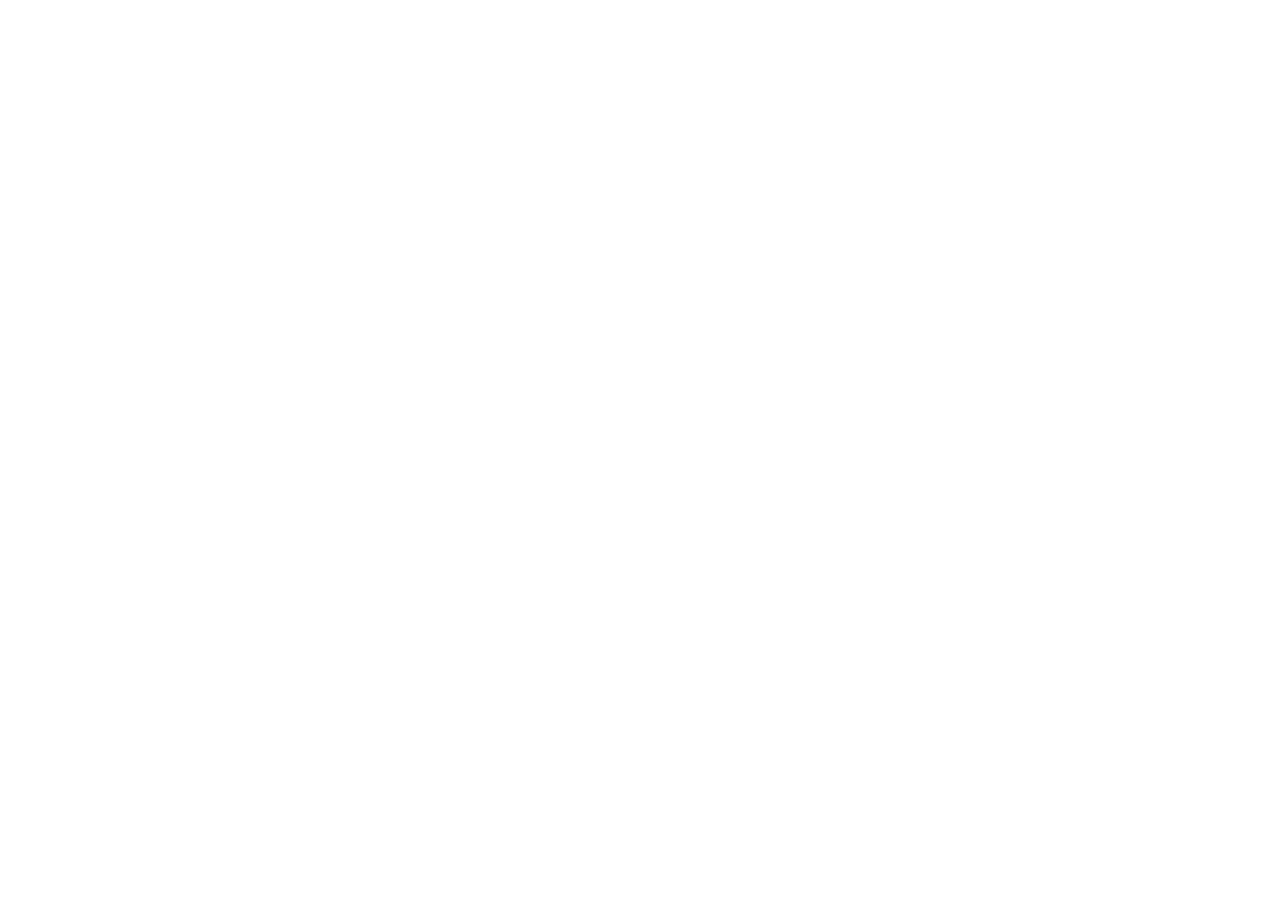
==== index.html @ 7286d020 "init project" ====
<!DOCTYPE html>
<html lang="en">
<head>
    <meta charset="UTF-8">
    <meta http-equiv="X-UA-Compatible" content="IE=edge">
    <meta name="viewport" content="width=device-width, initial-scale=1.0">
    <title>Document</title>
</head>
<body>
    
</body>
</html>
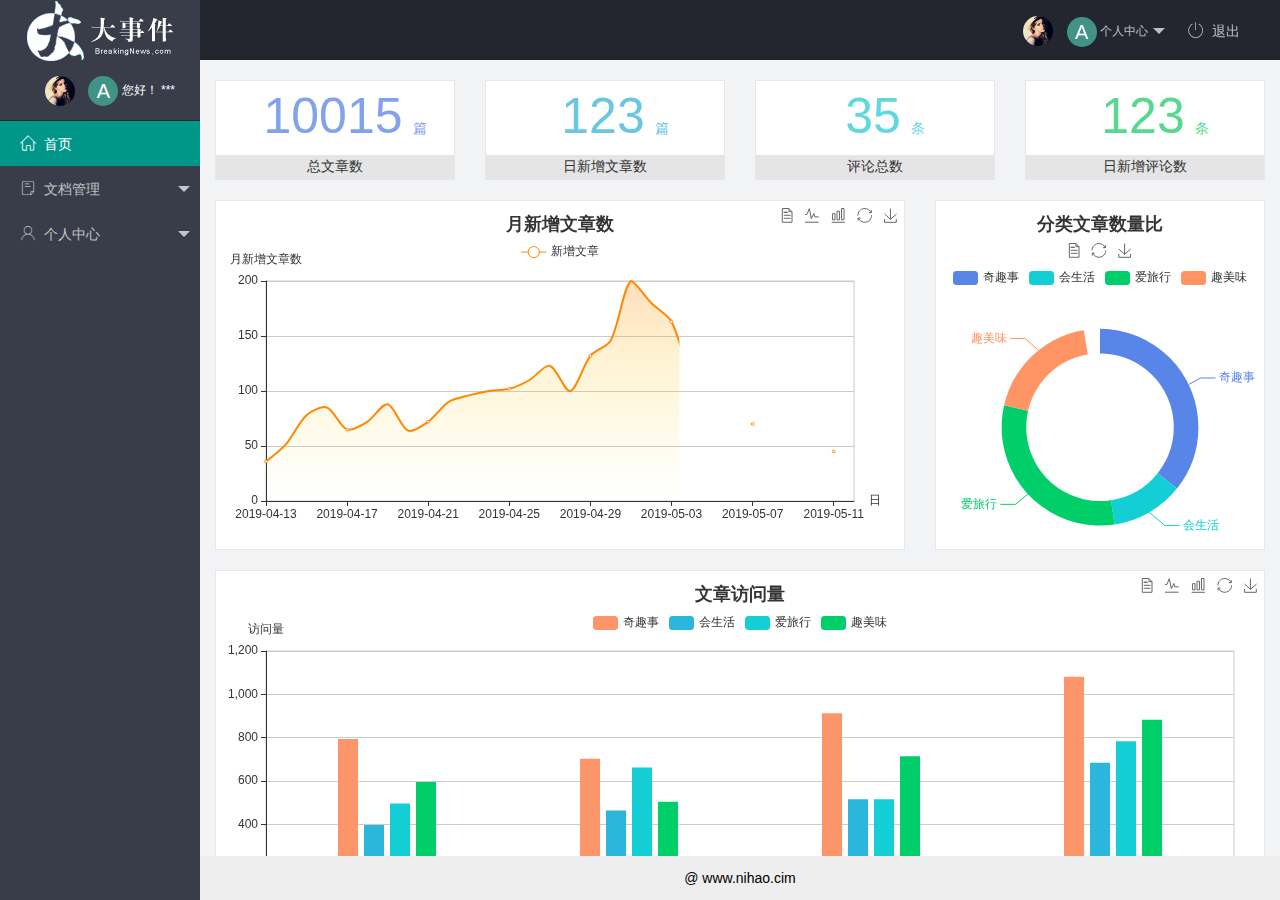
==== commit 94eba56e: "完成了主页功能的开发" ====
--- a/index.html
+++ b/index.html
@@ -5,8 +5,91 @@
     <meta http-equiv="X-UA-Compatible" content="IE=edge">
     <meta name="viewport" content="width=device-width, initial-scale=1.0">
     <title>Document</title>
+    <link rel="stylesheet" href="./assets/lib/layui/css/layui.css">
+    <link rel="stylesheet" href="./assets/css/index.css">
+    <link rel="stylesheet" href="./assets/fonts/iconfont.css">
 </head>
 <body>
-    
-</body>
+    <div class="layui-layout layui-layout-admin">
+      <div class="layui-header">
+        <div class="layui-logo layui-hide-xs layui-bg-black">
+            <img src="./assets/images/logo.png" alt="">
+        </div>
+        <!-- 头部区域（可配合layui 已有的水平导航） -->
+        <ul class="layui-nav layui-layout-left">
+          <!-- 移动端显示 -->
+          <li class="layui-nav-item layui-show-xs-inline-block layui-hide-sm" lay-header-event="menuLeft">
+            <i class="layui-icon layui-icon-spread-left"></i>
+          </li>
+        </ul>
+        <ul class="layui-nav layui-layout-right">
+          <li class="layui-nav-item layui-hide layui-show-md-inline-block">
+            <a href="javascript:;" class="userinfo">
+              <img src="./assets/images/sample.jpg" class="layui-nav-img">
+              <span class="text-avatar">A</span>
+              个人中心
+            </a>
+            <dl class="layui-nav-child">
+              <dd><a href="">基本资料</a></dd>
+              <dd><a href="">更换头像</a></dd>
+              <dd><a href="">重置密码</a></dd>
+            </dl>
+          </li>
+          <li class="layui-nav-item" lay-header-event="menuRight" lay-unselect>
+            <a href="javascript:;" id="btnExit">
+                <span class="iconfont icon-tuichu"></span>退出
+              <!-- <i class="layui-icon layui-icon-more-vertical"></i> -->
+            </a>
+          </li>
+        </ul>
+      </div>
+      
+      <div class="layui-side layui-bg-black">
+        <div class="layui-side-scroll">
+          <!-- 左侧导航区域（可配合layui已有的垂直导航） -->
+          <!-- 头像 -->
+          <div class="userinfo">
+            <img src="./assets/images/sample.jpg" class="layui-nav-img">
+            <span class="text-avatar">A</span>
+            <span id="welcome">您好！ ***</span>
+          </div>
+          <ul class="layui-nav layui-nav-tree" lay-filter="test" lay-shrink="all">
+            <li class="layui-nav-item layui-nav-itemed layui-this">
+              <a class="" href="./home/dashboard.html" target="fm"><span class="iconfont icon-home"></span>首页</a>
+            </li>
+            <li class="layui-nav-item">
+              <a href="javascript:;"><span class="iconfont icon-16"></span>文档管理</a>
+              <dl class="layui-nav-child">
+                <dd><a href="javascript:;"><i class="layui-icon layui-icon-app"></i>文章类别</a></dd>
+                <dd><a href="javascript:;"><i class="layui-icon layui-icon-app"></i>文章列表</a></dd>
+                <dd><a href="javascript:;"><i class="layui-icon layui-icon-app"></i>发表文章</a></dd>
+              </dl>
+            </li>
+            <li class="layui-nav-item">
+                <a href="javascript:;"><span class="iconfont icon-user"></span>个人中心</a>
+                <dl class="layui-nav-child">
+                  <dd><a href="javascript:;"><i class="layui-icon layui-icon-app"></i>基本资料</a></dd>
+                  <dd><a href="javascript:;"><i class="layui-icon layui-icon-app"></i>更换头像</a></dd>
+                  <dd><a href="javascript:;"><i class="layui-icon layui-icon-app"></i>重置密码</a></dd>
+                </dl>
+              </li>
+          </ul>
+        </div>
+      </div>
+      
+      <div class="layui-body">
+        <!-- 内容主体区域 -->
+            <iframe src="./home/dashboard.html" name="fm" frameborder="0"></iframe>
+      </div>
+      
+      <div class="layui-footer">
+        <!-- 底部固定区域 -->
+        @ www.nihao.cim
+      </div>
+    </div>
+    <script src="./assets/lib/layui/layui.all.js"></script>
+    <script src="./assets/lib/jquery.js"></script>
+    <script src="./assets/js/baseAPI.js"></script>
+    <script src="./assets/js/index.js"></script>
+    </body>
 </html>--- a/assets/lib/layui/css/layui.css
+++ b/assets/lib/layui/css/layui.css
@@ -0,0 +1,2 @@
+/** layui-v2.5.5 MIT License By https://www.layui.com */
+ .layui-inline,img{display:inline-block;vertical-align:middle}h1,h2,h3,h4,h5,h6{font-weight:400}.layui-edge,.layui-header,.layui-inline,.layui-main{position:relative}.layui-body,.layui-edge,.layui-elip{overflow:hidden}.layui-btn,.layui-edge,.layui-inline,img{vertical-align:middle}.layui-btn,.layui-disabled,.layui-icon,.layui-unselect{-moz-user-select:none;-webkit-user-select:none;-ms-user-select:none}.layui-elip,.layui-form-checkbox span,.layui-form-pane .layui-form-label{text-overflow:ellipsis;white-space:nowrap}.layui-breadcrumb,.layui-tree-btnGroup{visibility:hidden}blockquote,body,button,dd,div,dl,dt,form,h1,h2,h3,h4,h5,h6,input,li,ol,p,pre,td,textarea,th,ul{margin:0;padding:0;-webkit-tap-highlight-color:rgba(0,0,0,0)}a:active,a:hover{outline:0}img{border:none}li{list-style:none}table{border-collapse:collapse;border-spacing:0}h4,h5,h6{font-size:100%}button,input,optgroup,option,select,textarea{font-family:inherit;font-size:inherit;font-style:inherit;font-weight:inherit;outline:0}pre{white-space:pre-wrap;white-space:-moz-pre-wrap;white-space:-pre-wrap;white-space:-o-pre-wrap;word-wrap:break-word}body{line-height:24px;font:14px Helvetica Neue,Helvetica,PingFang SC,Tahoma,Arial,sans-serif}hr{height:1px;margin:10px 0;border:0;clear:both}a{color:#333;text-decoration:none}a:hover{color:#777}a cite{font-style:normal;*cursor:pointer}.layui-border-box,.layui-border-box *{box-sizing:border-box}.layui-box,.layui-box *{box-sizing:content-box}.layui-clear{clear:both;*zoom:1}.layui-clear:after{content:'\20';clear:both;*zoom:1;display:block;height:0}.layui-inline{*display:inline;*zoom:1}.layui-edge{display:inline-block;width:0;height:0;border-width:6px;border-style:dashed;border-color:transparent}.layui-edge-top{top:-4px;border-bottom-color:#999;border-bottom-style:solid}.layui-edge-right{border-left-color:#999;border-left-style:solid}.layui-edge-bottom{top:2px;border-top-color:#999;border-top-style:solid}.layui-edge-left{border-right-color:#999;border-right-style:solid}.layui-disabled,.layui-disabled:hover{color:#d2d2d2!important;cursor:not-allowed!important}.layui-circle{border-radius:100%}.layui-show{display:block!important}.layui-hide{display:none!important}@font-face{font-family:layui-icon;src:url(../font/iconfont.eot?v=250);src:url(../font/iconfont.eot?v=250#iefix) format('embedded-opentype'),url(../font/iconfont.woff2?v=250) format('woff2'),url(../font/iconfont.woff?v=250) format('woff'),url(../font/iconfont.ttf?v=250) format('truetype'),url(../font/iconfont.svg?v=250#layui-icon) format('svg')}.layui-icon{font-family:layui-icon!important;font-size:16px;font-style:normal;-webkit-font-smoothing:antialiased;-moz-osx-font-smoothing:grayscale}.layui-icon-reply-fill:before{content:"\e611"}.layui-icon-set-fill:before{content:"\e614"}.layui-icon-menu-fill:before{content:"\e60f"}.layui-icon-search:before{content:"\e615"}.layui-icon-share:before{content:"\e641"}.layui-icon-set-sm:before{content:"\e620"}.layui-icon-engine:before{content:"\e628"}.layui-icon-close:before{content:"\1006"}.layui-icon-close-fill:before{content:"\1007"}.layui-icon-chart-screen:before{content:"\e629"}.layui-icon-star:before{content:"\e600"}.layui-icon-circle-dot:before{content:"\e617"}.layui-icon-chat:before{content:"\e606"}.layui-icon-release:before{content:"\e609"}.layui-icon-list:before{content:"\e60a"}.layui-icon-chart:before{content:"\e62c"}.layui-icon-ok-circle:before{content:"\1005"}.layui-icon-layim-theme:before{content:"\e61b"}.layui-icon-table:before{content:"\e62d"}.layui-icon-right:before{content:"\e602"}.layui-icon-left:before{content:"\e603"}.layui-icon-cart-simple:before{content:"\e698"}.layui-icon-face-cry:before{content:"\e69c"}.layui-icon-face-smile:before{content:"\e6af"}.layui-icon-survey:before{content:"\e6b2"}.layui-icon-tree:before{content:"\e62e"}.layui-icon-upload-circle:before{content:"\e62f"}.layui-icon-add-circle:before{content:"\e61f"}.layui-icon-download-circle:before{content:"\e601"}.layui-icon-templeate-1:before{content:"\e630"}.layui-icon-util:before{content:"\e631"}.layui-icon-face-surprised:before{content:"\e664"}.layui-icon-edit:before{content:"\e642"}.layui-icon-speaker:before{content:"\e645"}.layui-icon-down:before{content:"\e61a"}.layui-icon-file:before{content:"\e621"}.layui-icon-layouts:before{content:"\e632"}.layui-icon-rate-half:before{content:"\e6c9"}.layui-icon-add-circle-fine:before{content:"\e608"}.layui-icon-prev-circle:before{content:"\e633"}.layui-icon-read:before{content:"\e705"}.layui-icon-404:before{content:"\e61c"}.layui-icon-carousel:before{content:"\e634"}.layui-icon-help:before{content:"\e607"}.layui-icon-code-circle:before{content:"\e635"}.layui-icon-water:before{content:"\e636"}.layui-icon-username:before{content:"\e66f"}.layui-icon-find-fill:before{content:"\e670"}.layui-icon-about:before{content:"\e60b"}.layui-icon-location:before{content:"\e715"}.layui-icon-up:before{content:"\e619"}.layui-icon-pause:before{content:"\e651"}.layui-icon-date:before{content:"\e637"}.layui-icon-layim-uploadfile:before{content:"\e61d"}.layui-icon-delete:before{content:"\e640"}.layui-icon-play:before{content:"\e652"}.layui-icon-top:before{content:"\e604"}.layui-icon-friends:before{content:"\e612"}.layui-icon-refresh-3:before{content:"\e9aa"}.layui-icon-ok:before{content:"\e605"}.layui-icon-layer:before{content:"\e638"}.layui-icon-face-smile-fine:before{content:"\e60c"}.layui-icon-dollar:before{content:"\e659"}.layui-icon-group:before{content:"\e613"}.layui-icon-layim-download:before{content:"\e61e"}.layui-icon-picture-fine:before{content:"\e60d"}.layui-icon-link:before{content:"\e64c"}.layui-icon-diamond:before{content:"\e735"}.layui-icon-log:before{content:"\e60e"}.layui-icon-rate-solid:before{content:"\e67a"}.layui-icon-fonts-del:before{content:"\e64f"}.layui-icon-unlink:before{content:"\e64d"}.layui-icon-fonts-clear:before{content:"\e639"}.layui-icon-triangle-r:before{content:"\e623"}.layui-icon-circle:before{content:"\e63f"}.layui-icon-radio:before{content:"\e643"}.layui-icon-align-center:before{content:"\e647"}.layui-icon-align-right:before{content:"\e648"}.layui-icon-align-left:before{content:"\e649"}.layui-icon-loading-1:before{content:"\e63e"}.layui-icon-return:before{content:"\e65c"}.layui-icon-fonts-strong:before{content:"\e62b"}.layui-icon-upload:before{content:"\e67c"}.layui-icon-dialogue:before{content:"\e63a"}.layui-icon-video:before{content:"\e6ed"}.layui-icon-headset:before{content:"\e6fc"}.layui-icon-cellphone-fine:before{content:"\e63b"}.layui-icon-add-1:before{content:"\e654"}.layui-icon-face-smile-b:before{content:"\e650"}.layui-icon-fonts-html:before{content:"\e64b"}.layui-icon-form:before{content:"\e63c"}.layui-icon-cart:before{content:"\e657"}.layui-icon-camera-fill:before{content:"\e65d"}.layui-icon-tabs:before{content:"\e62a"}.layui-icon-fonts-code:before{content:"\e64e"}.layui-icon-fire:before{content:"\e756"}.layui-icon-set:before{content:"\e716"}.layui-icon-fonts-u:before{content:"\e646"}.layui-icon-triangle-d:before{content:"\e625"}.layui-icon-tips:before{content:"\e702"}.layui-icon-picture:before{content:"\e64a"}.layui-icon-more-vertical:before{content:"\e671"}.layui-icon-flag:before{content:"\e66c"}.layui-icon-loading:before{content:"\e63d"}.layui-icon-fonts-i:before{content:"\e644"}.layui-icon-refresh-1:before{content:"\e666"}.layui-icon-rmb:before{content:"\e65e"}.layui-icon-home:before{content:"\e68e"}.layui-icon-user:before{content:"\e770"}.layui-icon-notice:before{content:"\e667"}.layui-icon-login-weibo:before{content:"\e675"}.layui-icon-voice:before{content:"\e688"}.layui-icon-upload-drag:before{content:"\e681"}.layui-icon-login-qq:before{content:"\e676"}.layui-icon-snowflake:before{content:"\e6b1"}.layui-icon-file-b:before{content:"\e655"}.layui-icon-template:before{content:"\e663"}.layui-icon-auz:before{content:"\e672"}.layui-icon-console:before{content:"\e665"}.layui-icon-app:before{content:"\e653"}.layui-icon-prev:before{content:"\e65a"}.layui-icon-website:before{content:"\e7ae"}.layui-icon-next:before{content:"\e65b"}.layui-icon-component:before{content:"\e857"}.layui-icon-more:before{content:"\e65f"}.layui-icon-login-wechat:before{content:"\e677"}.layui-icon-shrink-right:before{content:"\e668"}.layui-icon-spread-left:before{content:"\e66b"}.layui-icon-camera:before{content:"\e660"}.layui-icon-note:before{content:"\e66e"}.layui-icon-refresh:before{content:"\e669"}.layui-icon-female:before{content:"\e661"}.layui-icon-male:before{content:"\e662"}.layui-icon-password:before{content:"\e673"}.layui-icon-senior:before{content:"\e674"}.layui-icon-theme:before{content:"\e66a"}.layui-icon-tread:before{content:"\e6c5"}.layui-icon-praise:before{content:"\e6c6"}.layui-icon-star-fill:before{content:"\e658"}.layui-icon-rate:before{content:"\e67b"}.layui-icon-template-1:before{content:"\e656"}.layui-icon-vercode:before{content:"\e679"}.layui-icon-cellphone:before{content:"\e678"}.layui-icon-screen-full:before{content:"\e622"}.layui-icon-screen-restore:before{content:"\e758"}.layui-icon-cols:before{content:"\e610"}.layui-icon-export:before{content:"\e67d"}.layui-icon-print:before{content:"\e66d"}.layui-icon-slider:before{content:"\e714"}.layui-icon-addition:before{content:"\e624"}.layui-icon-subtraction:before{content:"\e67e"}.layui-icon-service:before{content:"\e626"}.layui-icon-transfer:before{content:"\e691"}.layui-main{width:1140px;margin:0 auto}.layui-header{z-index:1000;height:60px}.layui-header a:hover{transition:all .5s;-webkit-transition:all .5s}.layui-side{position:fixed;left:0;top:0;bottom:0;z-index:999;width:200px;overflow-x:hidden}.layui-side-scroll{position:relative;width:220px;height:100%;overflow-x:hidden}.layui-body{position:absolute;left:200px;right:0;top:0;bottom:0;z-index:998;width:auto;overflow-y:auto;box-sizing:border-box}.layui-layout-body{overflow:hidden}.layui-layout-admin .layui-header{background-color:#23262E}.layui-layout-admin .layui-side{top:60px;width:200px;overflow-x:hidden}.layui-layout-admin .layui-body{position:fixed;top:60px;bottom:44px}.layui-layout-admin .layui-main{width:auto;margin:0 15px}.layui-layout-admin .layui-footer{position:fixed;left:200px;right:0;bottom:0;height:44px;line-height:44px;padding:0 15px;background-color:#eee}.layui-layout-admin .layui-logo{position:absolute;left:0;top:0;width:200px;height:100%;line-height:60px;text-align:center;color:#009688;font-size:16px}.layui-layout-admin .layui-header .layui-nav{background:0 0}.layui-layout-left{position:absolute!important;left:200px;top:0}.layui-layout-right{position:absolute!important;right:0;top:0}.layui-container{position:relative;margin:0 auto;padding:0 15px;box-sizing:border-box}.layui-fluid{position:relative;margin:0 auto;padding:0 15px}.layui-row:after,.layui-row:before{content:'';display:block;clear:both}.layui-col-lg1,.layui-col-lg10,.layui-col-lg11,.layui-col-lg12,.layui-col-lg2,.layui-col-lg3,.layui-col-lg4,.layui-col-lg5,.layui-col-lg6,.layui-col-lg7,.layui-col-lg8,.layui-col-lg9,.layui-col-md1,.layui-col-md10,.layui-col-md11,.layui-col-md12,.layui-col-md2,.layui-col-md3,.layui-col-md4,.layui-col-md5,.layui-col-md6,.layui-col-md7,.layui-col-md8,.layui-col-md9,.layui-col-sm1,.layui-col-sm10,.layui-col-sm11,.layui-col-sm12,.layui-col-sm2,.layui-col-sm3,.layui-col-sm4,.layui-col-sm5,.layui-col-sm6,.layui-col-sm7,.layui-col-sm8,.layui-col-sm9,.layui-col-xs1,.layui-col-xs10,.layui-col-xs11,.layui-col-xs12,.layui-col-xs2,.layui-col-xs3,.layui-col-xs4,.layui-col-xs5,.layui-col-xs6,.layui-col-xs7,.layui-col-xs8,.layui-col-xs9{position:relative;display:block;box-sizing:border-box}.layui-col-xs1,.layui-col-xs10,.layui-col-xs11,.layui-col-xs12,.layui-col-xs2,.layui-col-xs3,.layui-col-xs4,.layui-col-xs5,.layui-col-xs6,.layui-col-xs7,.layui-col-xs8,.layui-col-xs9{float:left}.layui-col-xs1{width:8.33333333%}.layui-col-xs2{width:16.66666667%}.layui-col-xs3{width:25%}.layui-col-xs4{width:33.33333333%}.layui-col-xs5{width:41.66666667%}.layui-col-xs6{width:50%}.layui-col-xs7{width:58.33333333%}.layui-col-xs8{width:66.66666667%}.layui-col-xs9{width:75%}.layui-col-xs10{width:83.33333333%}.layui-col-xs11{width:91.66666667%}.layui-col-xs12{width:100%}.layui-col-xs-offset1{margin-left:8.33333333%}.layui-col-xs-offset2{margin-left:16.66666667%}.layui-col-xs-offset3{margin-left:25%}.layui-col-xs-offset4{margin-left:33.33333333%}.layui-col-xs-offset5{margin-left:41.66666667%}.layui-col-xs-offset6{margin-left:50%}.layui-col-xs-offset7{margin-left:58.33333333%}.layui-col-xs-offset8{margin-left:66.66666667%}.layui-col-xs-offset9{margin-left:75%}.layui-col-xs-offset10{margin-left:83.33333333%}.layui-col-xs-offset11{margin-left:91.66666667%}.layui-col-xs-offset12{margin-left:100%}@media screen and (max-width:768px){.layui-hide-xs{display:none!important}.layui-show-xs-block{display:block!important}.layui-show-xs-inline{display:inline!important}.layui-show-xs-inline-block{display:inline-block!important}}@media screen and (min-width:768px){.layui-container{width:750px}.layui-hide-sm{display:none!important}.layui-show-sm-block{display:block!important}.layui-show-sm-inline{display:inline!important}.layui-show-sm-inline-block{display:inline-block!important}.layui-col-sm1,.layui-col-sm10,.layui-col-sm11,.layui-col-sm12,.layui-col-sm2,.layui-col-sm3,.layui-col-sm4,.layui-col-sm5,.layui-col-sm6,.layui-col-sm7,.layui-col-sm8,.layui-col-sm9{float:left}.layui-col-sm1{width:8.33333333%}.layui-col-sm2{width:16.66666667%}.layui-col-sm3{width:25%}.layui-col-sm4{width:33.33333333%}.layui-col-sm5{width:41.66666667%}.layui-col-sm6{width:50%}.layui-col-sm7{width:58.33333333%}.layui-col-sm8{width:66.66666667%}.layui-col-sm9{width:75%}.layui-col-sm10{width:83.33333333%}.layui-col-sm11{width:91.66666667%}.layui-col-sm12{width:100%}.layui-col-sm-offset1{margin-left:8.33333333%}.layui-col-sm-offset2{margin-left:16.66666667%}.layui-col-sm-offset3{margin-left:25%}.layui-col-sm-offset4{margin-left:33.33333333%}.layui-col-sm-offset5{margin-left:41.66666667%}.layui-col-sm-offset6{margin-left:50%}.layui-col-sm-offset7{margin-left:58.33333333%}.layui-col-sm-offset8{margin-left:66.66666667%}.layui-col-sm-offset9{margin-left:75%}.layui-col-sm-offset10{margin-left:83.33333333%}.layui-col-sm-offset11{margin-left:91.66666667%}.layui-col-sm-offset12{margin-left:100%}}@media screen and (min-width:992px){.layui-container{width:970px}.layui-hide-md{display:none!important}.layui-show-md-block{display:block!important}.layui-show-md-inline{display:inline!important}.layui-show-md-inline-block{display:inline-block!important}.layui-col-md1,.layui-col-md10,.layui-col-md11,.layui-col-md12,.layui-col-md2,.layui-col-md3,.layui-col-md4,.layui-col-md5,.layui-col-md6,.layui-col-md7,.layui-col-md8,.layui-col-md9{float:left}.layui-col-md1{width:8.33333333%}.layui-col-md2{width:16.66666667%}.layui-col-md3{width:25%}.layui-col-md4{width:33.33333333%}.layui-col-md5{width:41.66666667%}.layui-col-md6{width:50%}.layui-col-md7{width:58.33333333%}.layui-col-md8{width:66.66666667%}.layui-col-md9{width:75%}.layui-col-md10{width:83.33333333%}.layui-col-md11{width:91.66666667%}.layui-col-md12{width:100%}.layui-col-md-offset1{margin-left:8.33333333%}.layui-col-md-offset2{margin-left:16.66666667%}.layui-col-md-offset3{margin-left:25%}.layui-col-md-offset4{margin-left:33.33333333%}.layui-col-md-offset5{margin-left:41.66666667%}.layui-col-md-offset6{margin-left:50%}.layui-col-md-offset7{margin-left:58.33333333%}.layui-col-md-offset8{margin-left:66.66666667%}.layui-col-md-offset9{margin-left:75%}.layui-col-md-offset10{margin-left:83.33333333%}.layui-col-md-offset11{margin-left:91.66666667%}.layui-col-md-offset12{margin-left:100%}}@media screen and (min-width:1200px){.layui-container{width:1170px}.layui-hide-lg{display:none!important}.layui-show-lg-block{display:block!important}.layui-show-lg-inline{display:inline!important}.layui-show-lg-inline-block{display:inline-block!important}.layui-col-lg1,.layui-col-lg10,.layui-col-lg11,.layui-col-lg12,.layui-col-lg2,.layui-col-lg3,.layui-col-lg4,.layui-col-lg5,.layui-col-lg6,.layui-col-lg7,.layui-col-lg8,.layui-col-lg9{float:left}.layui-col-lg1{width:8.33333333%}.layui-col-lg2{width:16.66666667%}.layui-col-lg3{width:25%}.layui-col-lg4{width:33.33333333%}.layui-col-lg5{width:41.66666667%}.layui-col-lg6{width:50%}.layui-col-lg7{width:58.33333333%}.layui-col-lg8{width:66.66666667%}.layui-col-lg9{width:75%}.layui-col-lg10{width:83.33333333%}.layui-col-lg11{width:91.66666667%}.layui-col-lg12{width:100%}.layui-col-lg-offset1{margin-left:8.33333333%}.layui-col-lg-offset2{margin-left:16.66666667%}.layui-col-lg-offset3{margin-left:25%}.layui-col-lg-offset4{margin-left:33.33333333%}.layui-col-lg-offset5{margin-left:41.66666667%}.layui-col-lg-offset6{margin-left:50%}.layui-col-lg-offset7{margin-left:58.33333333%}.layui-col-lg-offset8{margin-left:66.66666667%}.layui-col-lg-offset9{margin-left:75%}.layui-col-lg-offset10{margin-left:83.33333333%}.layui-col-lg-offset11{margin-left:91.66666667%}.layui-col-lg-offset12{margin-left:100%}}.layui-col-space1{margin:-.5px}.layui-col-space1>*{padding:.5px}.layui-col-space3{margin:-1.5px}.layui-col-space3>*{padding:1.5px}.layui-col-space5{margin:-2.5px}.layui-col-space5>*{padding:2.5px}.layui-col-space8{margin:-3.5px}.layui-col-space8>*{padding:3.5px}.layui-col-space10{margin:-5px}.layui-col-space10>*{padding:5px}.layui-col-space12{margin:-6px}.layui-col-space12>*{padding:6px}.layui-col-space15{margin:-7.5px}.layui-col-space15>*{padding:7.5px}.layui-col-space18{margin:-9px}.layui-col-space18>*{padding:9px}.layui-col-space20{margin:-10px}.layui-col-space20>*{padding:10px}.layui-col-space22{margin:-11px}.layui-col-space22>*{padding:11px}.layui-col-space25{margin:-12.5px}.layui-col-space25>*{padding:12.5px}.layui-col-space30{margin:-15px}.layui-col-space30>*{padding:15px}.layui-btn,.layui-input,.layui-select,.layui-textarea,.layui-upload-button{outline:0;-webkit-appearance:none;transition:all .3s;-webkit-transition:all .3s;box-sizing:border-box}.layui-elem-quote{margin-bottom:10px;padding:15px;line-height:22px;border-left:5px solid #009688;border-radius:0 2px 2px 0;background-color:#f2f2f2}.layui-quote-nm{border-style:solid;border-width:1px 1px 1px 5px;background:0 0}.layui-elem-field{margin-bottom:10px;padding:0;border-width:1px;border-style:solid}.layui-elem-field legend{margin-left:20px;padding:0 10px;font-size:20px;font-weight:300}.layui-field-title{margin:10px 0 20px;border-width:1px 0 0}.layui-field-box{padding:10px 15px}.layui-field-title .layui-field-box{padding:10px 0}.layui-progress{position:relative;height:6px;border-radius:20px;background-color:#e2e2e2}.layui-progress-bar{position:absolute;left:0;top:0;width:0;max-width:100%;height:6px;border-radius:20px;text-align:right;background-color:#5FB878;transition:all .3s;-webkit-transition:all .3s}.layui-progress-big,.layui-progress-big .layui-progress-bar{height:18px;line-height:18px}.layui-progress-text{position:relative;top:-20px;line-height:18px;font-size:12px;color:#666}.layui-progress-big .layui-progress-text{position:static;padding:0 10px;color:#fff}.layui-collapse{border-width:1px;border-style:solid;border-radius:2px}.layui-colla-content,.layui-colla-item{border-top-width:1px;border-top-style:solid}.layui-colla-item:first-child{border-top:none}.layui-colla-title{position:relative;height:42px;line-height:42px;padding:0 15px 0 35px;color:#333;background-color:#f2f2f2;cursor:pointer;font-size:14px;overflow:hidden}.layui-colla-content{display:none;padding:10px 15px;line-height:22px;color:#666}.layui-colla-icon{position:absolute;left:15px;top:0;font-size:14px}.layui-card{margin-bottom:15px;border-radius:2px;background-color:#fff;box-shadow:0 1px 2px 0 rgba(0,0,0,.05)}.layui-card:last-child{margin-bottom:0}.layui-card-header{position:relative;height:42px;line-height:42px;padding:0 15px;border-bottom:1px solid #f6f6f6;color:#333;border-radius:2px 2px 0 0;font-size:14px}.layui-bg-black,.layui-bg-blue,.layui-bg-cyan,.layui-bg-green,.layui-bg-orange,.layui-bg-red{color:#fff!important}.layui-card-body{position:relative;padding:10px 15px;line-height:24px}.layui-card-body[pad15]{padding:15px}.layui-card-body[pad20]{padding:20px}.layui-card-body .layui-table{margin:5px 0}.layui-card .layui-tab{margin:0}.layui-panel-window{position:relative;padding:15px;border-radius:0;border-top:5px solid #E6E6E6;background-color:#fff}.layui-auxiliar-moving{position:fixed;left:0;right:0;top:0;bottom:0;width:100%;height:100%;background:0 0;z-index:9999999999}.layui-form-label,.layui-form-mid,.layui-form-select,.layui-input-block,.layui-input-inline,.layui-textarea{position:relative}.layui-bg-red{background-color:#FF5722!important}.layui-bg-orange{background-color:#FFB800!important}.layui-bg-green{background-color:#009688!important}.layui-bg-cyan{background-color:#2F4056!important}.layui-bg-blue{background-color:#1E9FFF!important}.layui-bg-black{background-color:#393D49!important}.layui-bg-gray{background-color:#eee!important;color:#666!important}.layui-badge-rim,.layui-colla-content,.layui-colla-item,.layui-collapse,.layui-elem-field,.layui-form-pane .layui-form-item[pane],.layui-form-pane .layui-form-label,.layui-input,.layui-layedit,.layui-layedit-tool,.layui-quote-nm,.layui-select,.layui-tab-bar,.layui-tab-card,.layui-tab-title,.layui-tab-title .layui-this:after,.layui-textarea{border-color:#e6e6e6}.layui-timeline-item:before,hr{background-color:#e6e6e6}.layui-text{line-height:22px;font-size:14px;color:#666}.layui-text h1,.layui-text h2,.layui-text h3{font-weight:500;color:#333}.layui-text h1{font-size:30px}.layui-text h2{font-size:24px}.layui-text h3{font-size:18px}.layui-text a:not(.layui-btn){color:#01AAED}.layui-text a:not(.layui-btn):hover{text-decoration:underline}.layui-text ul{padding:5px 0 5px 15px}.layui-text ul li{margin-top:5px;list-style-type:disc}.layui-text em,.layui-word-aux{color:#999!important;padding:0 5px!important}.layui-btn{display:inline-block;height:38px;line-height:38px;padding:0 18px;background-color:#009688;color:#fff;white-space:nowrap;text-align:center;font-size:14px;border:none;border-radius:2px;cursor:pointer}.layui-btn:hover{opacity:.8;filter:alpha(opacity=80);color:#fff}.layui-btn:active{opacity:1;filter:alpha(opacity=100)}.layui-btn+.layui-btn{margin-left:10px}.layui-btn-container{font-size:0}.layui-btn-container .layui-btn{margin-right:10px;margin-bottom:10px}.layui-btn-container .layui-btn+.layui-btn{margin-left:0}.layui-table .layui-btn-container .layui-btn{margin-bottom:9px}.layui-btn-radius{border-radius:100px}.layui-btn .layui-icon{margin-right:3px;font-size:18px;vertical-align:bottom;vertical-align:middle\9}.layui-btn-primary{border:1px solid #C9C9C9;background-color:#fff;color:#555}.layui-btn-primary:hover{border-color:#009688;color:#333}.layui-btn-normal{background-color:#1E9FFF}.layui-btn-warm{background-color:#FFB800}.layui-btn-danger{background-color:#FF5722}.layui-btn-checked{background-color:#5FB878}.layui-btn-disabled,.layui-btn-disabled:active,.layui-btn-disabled:hover{border:1px solid #e6e6e6;background-color:#FBFBFB;color:#C9C9C9;cursor:not-allowed;opacity:1}.layui-btn-lg{height:44px;line-height:44px;padding:0 25px;font-size:16px}.layui-btn-sm{height:30px;line-height:30px;padding:0 10px;font-size:12px}.layui-btn-sm i{font-size:16px!important}.layui-btn-xs{height:22px;line-height:22px;padding:0 5px;font-size:12px}.layui-btn-xs i{font-size:14px!important}.layui-btn-group{display:inline-block;vertical-align:middle;font-size:0}.layui-btn-group .layui-btn{margin-left:0!important;margin-right:0!important;border-left:1px solid rgba(255,255,255,.5);border-radius:0}.layui-btn-group .layui-btn-primary{border-left:none}.layui-btn-group .layui-btn-primary:hover{border-color:#C9C9C9;color:#009688}.layui-btn-group .layui-btn:first-child{border-left:none;border-radius:2px 0 0 2px}.layui-btn-group .layui-btn-primary:first-child{border-left:1px solid #c9c9c9}.layui-btn-group .layui-btn:last-child{border-radius:0 2px 2px 0}.layui-btn-group .layui-btn+.layui-btn{margin-left:0}.layui-btn-group+.layui-btn-group{margin-left:10px}.layui-btn-fluid{width:100%}.layui-input,.layui-select,.layui-textarea{height:38px;line-height:1.3;line-height:38px\9;border-width:1px;border-style:solid;background-color:#fff;border-radius:2px}.layui-input::-webkit-input-placeholder,.layui-select::-webkit-input-placeholder,.layui-textarea::-webkit-input-placeholder{line-height:1.3}.layui-input,.layui-textarea{display:block;width:100%;padding-left:10px}.layui-input:hover,.layui-textarea:hover{border-color:#D2D2D2!important}.layui-input:focus,.layui-textarea:focus{border-color:#C9C9C9!important}.layui-textarea{min-height:100px;height:auto;line-height:20px;padding:6px 10px;resize:vertical}.layui-select{padding:0 10px}.layui-form input[type=checkbox],.layui-form input[type=radio],.layui-form select{display:none}.layui-form [lay-ignore]{display:initial}.layui-form-item{margin-bottom:15px;clear:both;*zoom:1}.layui-form-item:after{content:'\20';clear:both;*zoom:1;display:block;height:0}.layui-form-label{float:left;display:block;padding:9px 15px;width:80px;font-weight:400;line-height:20px;text-align:right}.layui-form-label-col{display:block;float:none;padding:9px 0;line-height:20px;text-align:left}.layui-form-item .layui-inline{margin-bottom:5px;margin-right:10px}.layui-input-block{margin-left:110px;min-height:36px}.layui-input-inline{display:inline-block;vertical-align:middle}.layui-form-item .layui-input-inline{float:left;width:190px;margin-right:10px}.layui-form-text .layui-input-inline{width:auto}.layui-form-mid{float:left;display:block;padding:9px 0!important;line-height:20px;margin-right:10px}.layui-form-danger+.layui-form-select .layui-input,.layui-form-danger:focus{border-color:#FF5722!important}.layui-form-select .layui-input{padding-right:30px;cursor:pointer}.layui-form-select .layui-edge{position:absolute;right:10px;top:50%;margin-top:-3px;cursor:pointer;border-width:6px;border-top-color:#c2c2c2;border-top-style:solid;transition:all .3s;-webkit-transition:all .3s}.layui-form-select dl{display:none;position:absolute;left:0;top:42px;padding:5px 0;z-index:899;min-width:100%;border:1px solid #d2d2d2;max-height:300px;overflow-y:auto;background-color:#fff;border-radius:2px;box-shadow:0 2px 4px rgba(0,0,0,.12);box-sizing:border-box}.layui-form-select dl dd,.layui-form-select dl dt{padding:0 10px;line-height:36px;white-space:nowrap;overflow:hidden;text-overflow:ellipsis}.layui-form-select dl dt{font-size:12px;color:#999}.layui-form-select dl dd{cursor:pointer}.layui-form-select dl dd:hover{background-color:#f2f2f2;-webkit-transition:.5s all;transition:.5s all}.layui-form-select .layui-select-group dd{padding-left:20px}.layui-form-select dl dd.layui-select-tips{padding-left:10px!important;color:#999}.layui-form-select dl dd.layui-this{background-color:#5FB878;color:#fff}.layui-form-checkbox,.layui-form-select dl dd.layui-disabled{background-color:#fff}.layui-form-selected dl{display:block}.layui-form-checkbox,.layui-form-checkbox *,.layui-form-switch{display:inline-block;vertical-align:middle}.layui-form-selected .layui-edge{margin-top:-9px;-webkit-transform:rotate(180deg);transform:rotate(180deg);margin-top:-3px\9}:root .layui-form-selected .layui-edge{margin-top:-9px\0/IE9}.layui-form-selectup dl{top:auto;bottom:42px}.layui-select-none{margin:5px 0;text-align:center;color:#999}.layui-select-disabled .layui-disabled{border-color:#eee!important}.layui-select-disabled .layui-edge{border-top-color:#d2d2d2}.layui-form-checkbox{position:relative;height:30px;line-height:30px;margin-right:10px;padding-right:30px;cursor:pointer;font-size:0;-webkit-transition:.1s linear;transition:.1s linear;box-sizing:border-box}.layui-form-checkbox span{padding:0 10px;height:100%;font-size:14px;border-radius:2px 0 0 2px;background-color:#d2d2d2;color:#fff;overflow:hidden}.layui-form-checkbox:hover span{background-color:#c2c2c2}.layui-form-checkbox i{position:absolute;right:0;top:0;width:30px;height:28px;border:1px solid #d2d2d2;border-left:none;border-radius:0 2px 2px 0;color:#fff;font-size:20px;text-align:center}.layui-form-checkbox:hover i{border-color:#c2c2c2;color:#c2c2c2}.layui-form-checked,.layui-form-checked:hover{border-color:#5FB878}.layui-form-checked span,.layui-form-checked:hover span{background-color:#5FB878}.layui-form-checked i,.layui-form-checked:hover i{color:#5FB878}.layui-form-item .layui-form-checkbox{margin-top:4px}.layui-form-checkbox[lay-skin=primary]{height:auto!important;line-height:normal!important;min-width:18px;min-height:18px;border:none!important;margin-right:0;padding-left:28px;padding-right:0;background:0 0}.layui-form-checkbox[lay-skin=primary] span{padding-left:0;padding-right:15px;line-height:18px;background:0 0;color:#666}.layui-form-checkbox[lay-skin=primary] i{right:auto;left:0;width:16px;height:16px;line-height:16px;border:1px solid #d2d2d2;font-size:12px;border-radius:2px;background-color:#fff;-webkit-transition:.1s linear;transition:.1s linear}.layui-form-checkbox[lay-skin=primary]:hover i{border-color:#5FB878;color:#fff}.layui-form-checked[lay-skin=primary] i{border-color:#5FB878!important;background-color:#5FB878;color:#fff}.layui-checkbox-disbaled[lay-skin=primary] span{background:0 0!important;color:#c2c2c2}.layui-checkbox-disbaled[lay-skin=primary]:hover i{border-color:#d2d2d2}.layui-form-item .layui-form-checkbox[lay-skin=primary]{margin-top:10px}.layui-form-switch{position:relative;height:22px;line-height:22px;min-width:35px;padding:0 5px;margin-top:8px;border:1px solid #d2d2d2;border-radius:20px;cursor:pointer;background-color:#fff;-webkit-transition:.1s linear;transition:.1s linear}.layui-form-switch i{position:absolute;left:5px;top:3px;width:16px;height:16px;border-radius:20px;background-color:#d2d2d2;-webkit-transition:.1s linear;transition:.1s linear}.layui-form-switch em{position:relative;top:0;width:25px;margin-left:21px;padding:0!important;text-align:center!important;color:#999!important;font-style:normal!important;font-size:12px}.layui-form-onswitch{border-color:#5FB878;background-color:#5FB878}.layui-checkbox-disbaled,.layui-checkbox-disbaled i{border-color:#e2e2e2!important}.layui-form-onswitch i{left:100%;margin-left:-21px;background-color:#fff}.layui-form-onswitch em{margin-left:5px;margin-right:21px;color:#fff!important}.layui-checkbox-disbaled span{background-color:#e2e2e2!important}.layui-checkbox-disbaled:hover i{color:#fff!important}[lay-radio]{display:none}.layui-form-radio,.layui-form-radio *{display:inline-block;vertical-align:middle}.layui-form-radio{line-height:28px;margin:6px 10px 0 0;padding-right:10px;cursor:pointer;font-size:0}.layui-form-radio *{font-size:14px}.layui-form-radio>i{margin-right:8px;font-size:22px;color:#c2c2c2}.layui-form-radio>i:hover,.layui-form-radioed>i{color:#5FB878}.layui-radio-disbaled>i{color:#e2e2e2!important}.layui-form-pane .layui-form-label{width:110px;padding:8px 15px;height:38px;line-height:20px;border-width:1px;border-style:solid;border-radius:2px 0 0 2px;text-align:center;background-color:#FBFBFB;overflow:hidden;box-sizing:border-box}.layui-form-pane .layui-input-inline{margin-left:-1px}.layui-form-pane .layui-input-block{margin-left:110px;left:-1px}.layui-form-pane .layui-input{border-radius:0 2px 2px 0}.layui-form-pane .layui-form-text .layui-form-label{float:none;width:100%;border-radius:2px;box-sizing:border-box;text-align:left}.layui-form-pane .layui-form-text .layui-input-inline{display:block;margin:0;top:-1px;clear:both}.layui-form-pane .layui-form-text .layui-input-block{margin:0;left:0;top:-1px}.layui-form-pane .layui-form-text .layui-textarea{min-height:100px;border-radius:0 0 2px 2px}.layui-form-pane .layui-form-checkbox{margin:4px 0 4px 10px}.layui-form-pane .layui-form-radio,.layui-form-pane .layui-form-switch{margin-top:6px;margin-left:10px}.layui-form-pane .layui-form-item[pane]{position:relative;border-width:1px;border-style:solid}.layui-form-pane .layui-form-item[pane] .layui-form-label{position:absolute;left:0;top:0;height:100%;border-width:0 1px 0 0}.layui-form-pane .layui-form-item[pane] .layui-input-inline{margin-left:110px}@media screen and (max-width:450px){.layui-form-item .layui-form-label{text-overflow:ellipsis;overflow:hidden;white-space:nowrap}.layui-form-item .layui-inline{display:block;margin-right:0;margin-bottom:20px;clear:both}.layui-form-item .layui-inline:after{content:'\20';clear:both;display:block;height:0}.layui-form-item .layui-input-inline{display:block;float:none;left:-3px;width:auto;margin:0 0 10px 112px}.layui-form-item .layui-input-inline+.layui-form-mid{margin-left:110px;top:-5px;padding:0}.layui-form-item .layui-form-checkbox{margin-right:5px;margin-bottom:5px}}.layui-layedit{border-width:1px;border-style:solid;border-radius:2px}.layui-layedit-tool{padding:3px 5px;border-bottom-width:1px;border-bottom-style:solid;font-size:0}.layedit-tool-fixed{position:fixed;top:0;border-top:1px solid #e2e2e2}.layui-layedit-tool .layedit-tool-mid,.layui-layedit-tool .layui-icon{display:inline-block;vertical-align:middle;text-align:center;font-size:14px}.layui-layedit-tool .layui-icon{position:relative;width:32px;height:30px;line-height:30px;margin:3px 5px;color:#777;cursor:pointer;border-radius:2px}.layui-layedit-tool .layui-icon:hover{color:#393D49}.layui-layedit-tool .layui-icon:active{color:#000}.layui-layedit-tool .layedit-tool-active{background-color:#e2e2e2;color:#000}.layui-layedit-tool .layui-disabled,.layui-layedit-tool .layui-disabled:hover{color:#d2d2d2;cursor:not-allowed}.layui-layedit-tool .layedit-tool-mid{width:1px;height:18px;margin:0 10px;background-color:#d2d2d2}.layedit-tool-html{width:50px!important;font-size:30px!important}.layedit-tool-b,.layedit-tool-code,.layedit-tool-help{font-size:16px!important}.layedit-tool-d,.layedit-tool-face,.layedit-tool-image,.layedit-tool-unlink{font-size:18px!important}.layedit-tool-image input{position:absolute;font-size:0;left:0;top:0;width:100%;height:100%;opacity:.01;filter:Alpha(opacity=1);cursor:pointer}.layui-layedit-iframe iframe{display:block;width:100%}#LAY_layedit_code{overflow:hidden}.layui-laypage{display:inline-block;*display:inline;*zoom:1;vertical-align:middle;margin:10px 0;font-size:0}.layui-laypage>a:first-child,.layui-laypage>a:first-child em{border-radius:2px 0 0 2px}.layui-laypage>a:last-child,.layui-laypage>a:last-child em{border-radius:0 2px 2px 0}.layui-laypage>:first-child{margin-left:0!important}.layui-laypage>:last-child{margin-right:0!important}.layui-laypage a,.layui-laypage button,.layui-laypage input,.layui-laypage select,.layui-laypage span{border:1px solid #e2e2e2}.layui-laypage a,.layui-laypage span{display:inline-block;*display:inline;*zoom:1;vertical-align:middle;padding:0 15px;height:28px;line-height:28px;margin:0 -1px 5px 0;background-color:#fff;color:#333;font-size:12px}.layui-flow-more a *,.layui-laypage input,.layui-table-view select[lay-ignore]{display:inline-block}.layui-laypage a:hover{color:#009688}.layui-laypage em{font-style:normal}.layui-laypage .layui-laypage-spr{color:#999;font-weight:700}.layui-laypage a{text-decoration:none}.layui-laypage .layui-laypage-curr{position:relative}.layui-laypage .layui-laypage-curr em{position:relative;color:#fff}.layui-laypage .layui-laypage-curr .layui-laypage-em{position:absolute;left:-1px;top:-1px;padding:1px;width:100%;height:100%;background-color:#009688}.layui-laypage-em{border-radius:2px}.layui-laypage-next em,.layui-laypage-prev em{font-family:Sim sun;font-size:16px}.layui-laypage .layui-laypage-count,.layui-laypage .layui-laypage-limits,.layui-laypage .layui-laypage-refresh,.layui-laypage .layui-laypage-skip{margin-left:10px;margin-right:10px;padding:0;border:none}.layui-laypage .layui-laypage-limits,.layui-laypage .layui-laypage-refresh{vertical-align:top}.layui-laypage .layui-laypage-refresh i{font-size:18px;cursor:pointer}.layui-laypage select{height:22px;padding:3px;border-radius:2px;cursor:pointer}.layui-laypage .layui-laypage-skip{height:30px;line-height:30px;color:#999}.layui-laypage button,.layui-laypage input{height:30px;line-height:30px;border-radius:2px;vertical-align:top;background-color:#fff;box-sizing:border-box}.layui-laypage input{width:40px;margin:0 10px;padding:0 3px;text-align:center}.layui-laypage input:focus,.layui-laypage select:focus{border-color:#009688!important}.layui-laypage button{margin-left:10px;padding:0 10px;cursor:pointer}.layui-table,.layui-table-view{margin:10px 0}.layui-flow-more{margin:10px 0;text-align:center;color:#999;font-size:14px}.layui-flow-more a{height:32px;line-height:32px}.layui-flow-more a *{vertical-align:top}.layui-flow-more a cite{padding:0 20px;border-radius:3px;background-color:#eee;color:#333;font-style:normal}.layui-flow-more a cite:hover{opacity:.8}.layui-flow-more a i{font-size:30px;color:#737383}.layui-table{width:100%;background-color:#fff;color:#666}.layui-table tr{transition:all .3s;-webkit-transition:all .3s}.layui-table th{text-align:left;font-weight:400}.layui-table tbody tr:hover,.layui-table thead tr,.layui-table-click,.layui-table-header,.layui-table-hover,.layui-table-mend,.layui-table-patch,.layui-table-tool,.layui-table-total,.layui-table-total tr,.layui-table[lay-even] tr:nth-child(even){background-color:#f2f2f2}.layui-table td,.layui-table th,.layui-table-col-set,.layui-table-fixed-r,.layui-table-grid-down,.layui-table-header,.layui-table-page,.layui-table-tips-main,.layui-table-tool,.layui-table-total,.layui-table-view,.layui-table[lay-skin=line],.layui-table[lay-skin=row]{border-width:1px;border-style:solid;border-color:#e6e6e6}.layui-table td,.layui-table th{position:relative;padding:9px 15px;min-height:20px;line-height:20px;font-size:14px}.layui-table[lay-skin=line] td,.layui-table[lay-skin=line] th{border-width:0 0 1px}.layui-table[lay-skin=row] td,.layui-table[lay-skin=row] th{border-width:0 1px 0 0}.layui-table[lay-skin=nob] td,.layui-table[lay-skin=nob] th{border:none}.layui-table img{max-width:100px}.layui-table[lay-size=lg] td,.layui-table[lay-size=lg] th{padding:15px 30px}.layui-table-view .layui-table[lay-size=lg] .layui-table-cell{height:40px;line-height:40px}.layui-table[lay-size=sm] td,.layui-table[lay-size=sm] th{font-size:12px;padding:5px 10px}.layui-table-view .layui-table[lay-size=sm] .layui-table-cell{height:20px;line-height:20px}.layui-table[lay-data]{display:none}.layui-table-box{position:relative;overflow:hidden}.layui-table-view .layui-table{position:relative;width:auto;margin:0}.layui-table-view .layui-table[lay-skin=line]{border-width:0 1px 0 0}.layui-table-view .layui-table[lay-skin=row]{border-width:0 0 1px}.layui-table-view .layui-table td,.layui-table-view .layui-table th{padding:5px 0;border-top:none;border-left:none}.layui-table-view .layui-table th.layui-unselect .layui-table-cell span{cursor:pointer}.layui-table-view .layui-table td{cursor:default}.layui-table-view .layui-table td[data-edit=text]{cursor:text}.layui-table-view .layui-form-checkbox[lay-skin=primary] i{width:18px;height:18px}.layui-table-view .layui-form-radio{line-height:0;padding:0}.layui-table-view .layui-form-radio>i{margin:0;font-size:20px}.layui-table-init{position:absolute;left:0;top:0;width:100%;height:100%;text-align:center;z-index:110}.layui-table-init .layui-icon{position:absolute;left:50%;top:50%;margin:-15px 0 0 -15px;font-size:30px;color:#c2c2c2}.layui-table-header{border-width:0 0 1px;overflow:hidden}.layui-table-header .layui-table{margin-bottom:-1px}.layui-table-tool .layui-inline[lay-event]{position:relative;width:26px;height:26px;padding:5px;line-height:16px;margin-right:10px;text-align:center;color:#333;border:1px solid #ccc;cursor:pointer;-webkit-transition:.5s all;transition:.5s all}.layui-table-tool .layui-inline[lay-event]:hover{border:1px solid #999}.layui-table-tool-temp{padding-right:120px}.layui-table-tool-self{position:absolute;right:17px;top:10px}.layui-table-tool .layui-table-tool-self .layui-inline[lay-event]{margin:0 0 0 10px}.layui-table-tool-panel{position:absolute;top:29px;left:-1px;padding:5px 0;min-width:150px;min-height:40px;border:1px solid #d2d2d2;text-align:left;overflow-y:auto;background-color:#fff;box-shadow:0 2px 4px rgba(0,0,0,.12)}.layui-table-cell,.layui-table-tool-panel li{overflow:hidden;text-overflow:ellipsis;white-space:nowrap}.layui-table-tool-panel li{padding:0 10px;line-height:30px;-webkit-transition:.5s all;transition:.5s all}.layui-table-tool-panel li .layui-form-checkbox[lay-skin=primary]{width:100%;padding-left:28px}.layui-table-tool-panel li:hover{background-color:#f2f2f2}.layui-table-tool-panel li .layui-form-checkbox[lay-skin=primary] i{position:absolute;left:0;top:0}.layui-table-tool-panel li .layui-form-checkbox[lay-skin=primary] span{padding:0}.layui-table-tool .layui-table-tool-self .layui-table-tool-panel{left:auto;right:-1px}.layui-table-col-set{position:absolute;right:0;top:0;width:20px;height:100%;border-width:0 0 0 1px;background-color:#fff}.layui-table-sort{width:10px;height:20px;margin-left:5px;cursor:pointer!important}.layui-table-sort .layui-edge{position:absolute;left:5px;border-width:5px}.layui-table-sort .layui-table-sort-asc{top:3px;border-top:none;border-bottom-style:solid;border-bottom-color:#b2b2b2}.layui-table-sort .layui-table-sort-asc:hover{border-bottom-color:#666}.layui-table-sort .layui-table-sort-desc{bottom:5px;border-bottom:none;border-top-style:solid;border-top-color:#b2b2b2}.layui-table-sort .layui-table-sort-desc:hover{border-top-color:#666}.layui-table-sort[lay-sort=asc] .layui-table-sort-asc{border-bottom-color:#000}.layui-table-sort[lay-sort=desc] .layui-table-sort-desc{border-top-color:#000}.layui-table-cell{height:28px;line-height:28px;padding:0 15px;position:relative;box-sizing:border-box}.layui-table-cell .layui-form-checkbox[lay-skin=primary]{top:-1px;padding:0}.layui-table-cell .layui-table-link{color:#01AAED}.laytable-cell-checkbox,.laytable-cell-numbers,.laytable-cell-radio,.laytable-cell-space{padding:0;text-align:center}.layui-table-body{position:relative;overflow:auto;margin-right:-1px;margin-bottom:-1px}.layui-table-body .layui-none{line-height:26px;padding:15px;text-align:center;color:#999}.layui-table-fixed{position:absolute;left:0;top:0;z-index:101}.layui-table-fixed .layui-table-body{overflow:hidden}.layui-table-fixed-l{box-shadow:0 -1px 8px rgba(0,0,0,.08)}.layui-table-fixed-r{left:auto;right:-1px;border-width:0 0 0 1px;box-shadow:-1px 0 8px rgba(0,0,0,.08)}.layui-table-fixed-r .layui-table-header{position:relative;overflow:visible}.layui-table-mend{position:absolute;right:-49px;top:0;height:100%;width:50px}.layui-table-tool{position:relative;z-index:890;width:100%;min-height:50px;line-height:30px;padding:10px 15px;border-width:0 0 1px}.layui-table-tool .layui-btn-container{margin-bottom:-10px}.layui-table-page,.layui-table-total{border-width:1px 0 0;margin-bottom:-1px;overflow:hidden}.layui-table-page{position:relative;width:100%;padding:7px 7px 0;height:41px;font-size:12px;white-space:nowrap}.layui-table-page>div{height:26px}.layui-table-page .layui-laypage{margin:0}.layui-table-page .layui-laypage a,.layui-table-page .layui-laypage span{height:26px;line-height:26px;margin-bottom:10px;border:none;background:0 0}.layui-table-page .layui-laypage a,.layui-table-page .layui-laypage span.layui-laypage-curr{padding:0 12px}.layui-table-page .layui-laypage span{margin-left:0;padding:0}.layui-table-page .layui-laypage .layui-laypage-prev{margin-left:-7px!important}.layui-table-page .layui-laypage .layui-laypage-curr .layui-laypage-em{left:0;top:0;padding:0}.layui-table-page .layui-laypage button,.layui-table-page .layui-laypage input{height:26px;line-height:26px}.layui-table-page .layui-laypage input{width:40px}.layui-table-page .layui-laypage button{padding:0 10px}.layui-table-page select{height:18px}.layui-table-patch .layui-table-cell{padding:0;width:30px}.layui-table-edit{position:absolute;left:0;top:0;width:100%;height:100%;padding:0 14px 1px;border-radius:0;box-shadow:1px 1px 20px rgba(0,0,0,.15)}.layui-table-edit:focus{border-color:#5FB878!important}select.layui-table-edit{padding:0 0 0 10px;border-color:#C9C9C9}.layui-table-view .layui-form-checkbox,.layui-table-view .layui-form-radio,.layui-table-view .layui-form-switch{top:0;margin:0;box-sizing:content-box}.layui-table-view .layui-form-checkbox{top:-1px;height:26px;line-height:26px}.layui-table-view .layui-form-checkbox i{height:26px}.layui-table-grid .layui-table-cell{overflow:visible}.layui-table-grid-down{position:absolute;top:0;right:0;width:26px;height:100%;padding:5px 0;border-width:0 0 0 1px;text-align:center;background-color:#fff;color:#999;cursor:pointer}.layui-table-grid-down .layui-icon{position:absolute;top:50%;left:50%;margin:-8px 0 0 -8px}.layui-table-grid-down:hover{background-color:#fbfbfb}body .layui-table-tips .layui-layer-content{background:0 0;padding:0;box-shadow:0 1px 6px rgba(0,0,0,.12)}.layui-table-tips-main{margin:-44px 0 0 -1px;max-height:150px;padding:8px 15px;font-size:14px;overflow-y:scroll;background-color:#fff;color:#666}.layui-table-tips-c{position:absolute;right:-3px;top:-13px;width:20px;height:20px;padding:3px;cursor:pointer;background-color:#666;border-radius:50%;color:#fff}.layui-table-tips-c:hover{background-color:#777}.layui-table-tips-c:before{position:relative;right:-2px}.layui-upload-file{display:none!important;opacity:.01;filter:Alpha(opacity=1)}.layui-upload-drag,.layui-upload-form,.layui-upload-wrap{display:inline-block}.layui-upload-list{margin:10px 0}.layui-upload-choose{padding:0 10px;color:#999}.layui-upload-drag{position:relative;padding:30px;border:1px dashed #e2e2e2;background-color:#fff;text-align:center;cursor:pointer;color:#999}.layui-upload-drag .layui-icon{font-size:50px;color:#009688}.layui-upload-drag[lay-over]{border-color:#009688}.layui-upload-iframe{position:absolute;width:0;height:0;border:0;visibility:hidden}.layui-upload-wrap{position:relative;vertical-align:middle}.layui-upload-wrap .layui-upload-file{display:block!important;position:absolute;left:0;top:0;z-index:10;font-size:100px;width:100%;height:100%;opacity:.01;filter:Alpha(opacity=1);cursor:pointer}.layui-transfer-active,.layui-transfer-box{display:inline-block;vertical-align:middle}.layui-transfer-box,.layui-transfer-header,.layui-transfer-search{border-width:0;border-style:solid;border-color:#e6e6e6}.layui-transfer-box{position:relative;border-width:1px;width:200px;height:360px;border-radius:2px;background-color:#fff}.layui-transfer-box .layui-form-checkbox{width:100%;margin:0!important}.layui-transfer-header{height:38px;line-height:38px;padding:0 10px;border-bottom-width:1px}.layui-transfer-search{position:relative;padding:10px;border-bottom-width:1px}.layui-transfer-search .layui-input{height:32px;padding-left:30px;font-size:12px}.layui-transfer-search .layui-icon-search{position:absolute;left:20px;top:50%;margin-top:-8px;color:#666}.layui-transfer-active{margin:0 15px}.layui-transfer-active .layui-btn{display:block;margin:0;padding:0 15px;background-color:#5FB878;border-color:#5FB878;color:#fff}.layui-transfer-active .layui-btn-disabled{background-color:#FBFBFB;border-color:#e6e6e6;color:#C9C9C9}.layui-transfer-active .layui-btn:first-child{margin-bottom:15px}.layui-transfer-active .layui-btn .layui-icon{margin:0;font-size:14px!important}.layui-transfer-data{padding:5px 0;overflow:auto}.layui-transfer-data li{height:32px;line-height:32px;padding:0 10px}.layui-transfer-data li:hover{background-color:#f2f2f2;transition:.5s all}.layui-transfer-data .layui-none{padding:15px 10px;text-align:center;color:#999}.layui-nav{position:relative;padding:0 20px;background-color:#393D49;color:#fff;border-radius:2px;font-size:0;box-sizing:border-box}.layui-nav *{font-size:14px}.layui-nav .layui-nav-item{position:relative;display:inline-block;*display:inline;*zoom:1;vertical-align:middle;line-height:60px}.layui-nav .layui-nav-item a{display:block;padding:0 20px;color:#fff;color:rgba(255,255,255,.7);transition:all .3s;-webkit-transition:all .3s}.layui-nav .layui-this:after,.layui-nav-bar,.layui-nav-tree .layui-nav-itemed:after{position:absolute;left:0;top:0;width:0;height:5px;background-color:#5FB878;transition:all .2s;-webkit-transition:all .2s}.layui-nav-bar{z-index:1000}.layui-nav .layui-nav-item a:hover,.layui-nav .layui-this a{color:#fff}.layui-nav .layui-this:after{content:'';top:auto;bottom:0;width:100%}.layui-nav-img{width:30px;height:30px;margin-right:10px;border-radius:50%}.layui-nav .layui-nav-more{content:'';width:0;height:0;border-style:solid dashed dashed;border-color:#fff transparent transparent;overflow:hidden;cursor:pointer;transition:all .2s;-webkit-transition:all .2s;position:absolute;top:50%;right:3px;margin-top:-3px;border-width:6px;border-top-color:rgba(255,255,255,.7)}.layui-nav .layui-nav-mored,.layui-nav-itemed>a .layui-nav-more{margin-top:-9px;border-style:dashed dashed solid;border-color:transparent transparent #fff}.layui-nav-child{display:none;position:absolute;left:0;top:65px;min-width:100%;line-height:36px;padding:5px 0;box-shadow:0 2px 4px rgba(0,0,0,.12);border:1px solid #d2d2d2;background-color:#fff;z-index:100;border-radius:2px;white-space:nowrap}.layui-nav .layui-nav-child a{color:#333}.layui-nav .layui-nav-child a:hover{background-color:#f2f2f2;color:#000}.layui-nav-child dd{position:relative}.layui-nav .layui-nav-child dd.layui-this a,.layui-nav-child dd.layui-this{background-color:#5FB878;color:#fff}.layui-nav-child dd.layui-this:after{display:none}.layui-nav-tree{width:200px;padding:0}.layui-nav-tree .layui-nav-item{display:block;width:100%;line-height:45px}.layui-nav-tree .layui-nav-item a{position:relative;height:45px;line-height:45px;text-overflow:ellipsis;overflow:hidden;white-space:nowrap}.layui-nav-tree .layui-nav-item a:hover{background-color:#4E5465}.layui-nav-tree .layui-nav-bar{width:5px;height:0;background-color:#009688}.layui-nav-tree .layui-nav-child dd.layui-this,.layui-nav-tree .layui-nav-child dd.layui-this a,.layui-nav-tree .layui-this,.layui-nav-tree .layui-this>a,.layui-nav-tree .layui-this>a:hover{background-color:#009688;color:#fff}.layui-nav-tree .layui-this:after{display:none}.layui-nav-itemed>a,.layui-nav-tree .layui-nav-title a,.layui-nav-tree .layui-nav-title a:hover{color:#fff!important}.layui-nav-tree .layui-nav-child{position:relative;z-index:0;top:0;border:none;box-shadow:none}.layui-nav-tree .layui-nav-child a{height:40px;line-height:40px;color:#fff;color:rgba(255,255,255,.7)}.layui-nav-tree .layui-nav-child,.layui-nav-tree .layui-nav-child a:hover{background:0 0;color:#fff}.layui-nav-tree .layui-nav-more{right:10px}.layui-nav-itemed>.layui-nav-child{display:block;padding:0;background-color:rgba(0,0,0,.3)!important}.layui-nav-itemed>.layui-nav-child>.layui-this>.layui-nav-child{display:block}.layui-nav-side{position:fixed;top:0;bottom:0;left:0;overflow-x:hidden;z-index:999}.layui-bg-blue .layui-nav-bar,.layui-bg-blue .layui-nav-itemed:after,.layui-bg-blue .layui-this:after{background-color:#93D1FF}.layui-bg-blue .layui-nav-child dd.layui-this{background-color:#1E9FFF}.layui-bg-blue .layui-nav-itemed>a,.layui-nav-tree.layui-bg-blue .layui-nav-title a,.layui-nav-tree.layui-bg-blue .layui-nav-title a:hover{background-color:#007DDB!important}.layui-breadcrumb{font-size:0}.layui-breadcrumb>*{font-size:14px}.layui-breadcrumb a{color:#999!important}.layui-breadcrumb a:hover{color:#5FB878!important}.layui-breadcrumb a cite{color:#666;font-style:normal}.layui-breadcrumb span[lay-separator]{margin:0 10px;color:#999}.layui-tab{margin:10px 0;text-align:left!important}.layui-tab[overflow]>.layui-tab-title{overflow:hidden}.layui-tab-title{position:relative;left:0;height:40px;white-space:nowrap;font-size:0;border-bottom-width:1px;border-bottom-style:solid;transition:all .2s;-webkit-transition:all .2s}.layui-tab-title li{display:inline-block;*display:inline;*zoom:1;vertical-align:middle;font-size:14px;transition:all .2s;-webkit-transition:all .2s;position:relative;line-height:40px;min-width:65px;padding:0 15px;text-align:center;cursor:pointer}.layui-tab-title li a{display:block}.layui-tab-title .layui-this{color:#000}.layui-tab-title .layui-this:after{position:absolute;left:0;top:0;content:'';width:100%;height:41px;border-width:1px;border-style:solid;border-bottom-color:#fff;border-radius:2px 2px 0 0;box-sizing:border-box;pointer-events:none}.layui-tab-bar{position:absolute;right:0;top:0;z-index:10;width:30px;height:39px;line-height:39px;border-width:1px;border-style:solid;border-radius:2px;text-align:center;background-color:#fff;cursor:pointer}.layui-tab-bar .layui-icon{position:relative;display:inline-block;top:3px;transition:all .3s;-webkit-transition:all .3s}.layui-tab-item{display:none}.layui-tab-more{padding-right:30px;height:auto!important;white-space:normal!important}.layui-tab-more li.layui-this:after{border-bottom-color:#e2e2e2;border-radius:2px}.layui-tab-more .layui-tab-bar .layui-icon{top:-2px;top:3px\9;-webkit-transform:rotate(180deg);transform:rotate(180deg)}:root .layui-tab-more .layui-tab-bar .layui-icon{top:-2px\0/IE9}.layui-tab-content{padding:10px}.layui-tab-title li .layui-tab-close{position:relative;display:inline-block;width:18px;height:18px;line-height:20px;margin-left:8px;top:1px;text-align:center;font-size:14px;color:#c2c2c2;transition:all .2s;-webkit-transition:all .2s}.layui-tab-title li .layui-tab-close:hover{border-radius:2px;background-color:#FF5722;color:#fff}.layui-tab-brief>.layui-tab-title .layui-this{color:#009688}.layui-tab-brief>.layui-tab-more li.layui-this:after,.layui-tab-brief>.layui-tab-title .layui-this:after{border:none;border-radius:0;border-bottom:2px solid #5FB878}.layui-tab-brief[overflow]>.layui-tab-title .layui-this:after{top:-1px}.layui-tab-card{border-width:1px;border-style:solid;border-radius:2px;box-shadow:0 2px 5px 0 rgba(0,0,0,.1)}.layui-tab-card>.layui-tab-title{background-color:#f2f2f2}.layui-tab-card>.layui-tab-title li{margin-right:-1px;margin-left:-1px}.layui-tab-card>.layui-tab-title .layui-this{background-color:#fff}.layui-tab-card>.layui-tab-title .layui-this:after{border-top:none;border-width:1px;border-bottom-color:#fff}.layui-tab-card>.layui-tab-title .layui-tab-bar{height:40px;line-height:40px;border-radius:0;border-top:none;border-right:none}.layui-tab-card>.layui-tab-more .layui-this{background:0 0;color:#5FB878}.layui-tab-card>.layui-tab-more .layui-this:after{border:none}.layui-timeline{padding-left:5px}.layui-timeline-item{position:relative;padding-bottom:20px}.layui-timeline-axis{position:absolute;left:-5px;top:0;z-index:10;width:20px;height:20px;line-height:20px;background-color:#fff;color:#5FB878;border-radius:50%;text-align:center;cursor:pointer}.layui-timeline-axis:hover{color:#FF5722}.layui-timeline-item:before{content:'';position:absolute;left:5px;top:0;z-index:0;width:1px;height:100%}.layui-timeline-item:last-child:before{display:none}.layui-timeline-item:first-child:before{display:block}.layui-timeline-content{padding-left:25px}.layui-timeline-title{position:relative;margin-bottom:10px}.layui-badge,.layui-badge-dot,.layui-badge-rim{position:relative;display:inline-block;padding:0 6px;font-size:12px;text-align:center;background-color:#FF5722;color:#fff;border-radius:2px}.layui-badge{height:18px;line-height:18px}.layui-badge-dot{width:8px;height:8px;padding:0;border-radius:50%}.layui-badge-rim{height:18px;line-height:18px;border-width:1px;border-style:solid;background-color:#fff;color:#666}.layui-btn .layui-badge,.layui-btn .layui-badge-dot{margin-left:5px}.layui-nav .layui-badge,.layui-nav .layui-badge-dot{position:absolute;top:50%;margin:-8px 6px 0}.layui-tab-title .layui-badge,.layui-tab-title .layui-badge-dot{left:5px;top:-2px}.layui-carousel{position:relative;left:0;top:0;background-color:#f8f8f8}.layui-carousel>[carousel-item]{position:relative;width:100%;height:100%;overflow:hidden}.layui-carousel>[carousel-item]:before{position:absolute;content:'\e63d';left:50%;top:50%;width:100px;line-height:20px;margin:-10px 0 0 -50px;text-align:center;color:#c2c2c2;font-family:layui-icon!important;font-size:30px;font-style:normal;-webkit-font-smoothing:antialiased;-moz-osx-font-smoothing:grayscale}.layui-carousel>[carousel-item]>*{display:none;position:absolute;left:0;top:0;width:100%;height:100%;background-color:#f8f8f8;transition-duration:.3s;-webkit-transition-duration:.3s}.layui-carousel-updown>*{-webkit-transition:.3s ease-in-out up;transition:.3s ease-in-out up}.layui-carousel-arrow{display:none\9;opacity:0;position:absolute;left:10px;top:50%;margin-top:-18px;width:36px;height:36px;line-height:36px;text-align:center;font-size:20px;border:0;border-radius:50%;background-color:rgba(0,0,0,.2);color:#fff;-webkit-transition-duration:.3s;transition-duration:.3s;cursor:pointer}.layui-carousel-arrow[lay-type=add]{left:auto!important;right:10px}.layui-carousel:hover .layui-carousel-arrow[lay-type=add],.layui-carousel[lay-arrow=always] .layui-carousel-arrow[lay-type=add]{right:20px}.layui-carousel[lay-arrow=always] .layui-carousel-arrow{opacity:1;left:20px}.layui-carousel[lay-arrow=none] .layui-carousel-arrow{display:none}.layui-carousel-arrow:hover,.layui-carousel-ind ul:hover{background-color:rgba(0,0,0,.35)}.layui-carousel:hover .layui-carousel-arrow{display:block\9;opacity:1;left:20px}.layui-carousel-ind{position:relative;top:-35px;width:100%;line-height:0!important;text-align:center;font-size:0}.layui-carousel[lay-indicator=outside]{margin-bottom:30px}.layui-carousel[lay-indicator=outside] .layui-carousel-ind{top:10px}.layui-carousel[lay-indicator=outside] .layui-carousel-ind ul{background-color:rgba(0,0,0,.5)}.layui-carousel[lay-indicator=none] .layui-carousel-ind{display:none}.layui-carousel-ind ul{display:inline-block;padding:5px;background-color:rgba(0,0,0,.2);border-radius:10px;-webkit-transition-duration:.3s;transition-duration:.3s}.layui-carousel-ind li{display:inline-block;width:10px;height:10px;margin:0 3px;font-size:14px;background-color:#e2e2e2;background-color:rgba(255,255,255,.5);border-radius:50%;cursor:pointer;-webkit-transition-duration:.3s;transition-duration:.3s}.layui-carousel-ind li:hover{background-color:rgba(255,255,255,.7)}.layui-carousel-ind li.layui-this{background-color:#fff}.layui-carousel>[carousel-item]>.layui-carousel-next,.layui-carousel>[carousel-item]>.layui-carousel-prev,.layui-carousel>[carousel-item]>.layui-this{display:block}.layui-carousel>[carousel-item]>.layui-this{left:0}.layui-carousel>[carousel-item]>.layui-carousel-prev{left:-100%}.layui-carousel>[carousel-item]>.layui-carousel-next{left:100%}.layui-carousel>[carousel-item]>.layui-carousel-next.layui-carousel-left,.layui-carousel>[carousel-item]>.layui-carousel-prev.layui-carousel-right{left:0}.layui-carousel>[carousel-item]>.layui-this.layui-carousel-left{left:-100%}.layui-carousel>[carousel-item]>.layui-this.layui-carousel-right{left:100%}.layui-carousel[lay-anim=updown] .layui-carousel-arrow{left:50%!important;top:20px;margin:0 0 0 -18px}.layui-carousel[lay-anim=updown]>[carousel-item]>*,.layui-carousel[lay-anim=fade]>[carousel-item]>*{left:0!important}.layui-carousel[lay-anim=updown] .layui-carousel-arrow[lay-type=add]{top:auto!important;bottom:20px}.layui-carousel[lay-anim=updown] .layui-carousel-ind{position:absolute;top:50%;right:20px;width:auto;height:auto}.layui-carousel[lay-anim=updown] .layui-carousel-ind ul{padding:3px 5px}.layui-carousel[lay-anim=updown] .layui-carousel-ind li{display:block;margin:6px 0}.layui-carousel[lay-anim=updown]>[carousel-item]>.layui-this{top:0}.layui-carousel[lay-anim=updown]>[carousel-item]>.layui-carousel-prev{top:-100%}.layui-carousel[lay-anim=updown]>[carousel-item]>.layui-carousel-next{top:100%}.layui-carousel[lay-anim=updown]>[carousel-item]>.layui-carousel-next.layui-carousel-left,.layui-carousel[lay-anim=updown]>[carousel-item]>.layui-carousel-prev.layui-carousel-right{top:0}.layui-carousel[lay-anim=updown]>[carousel-item]>.layui-this.layui-carousel-left{top:-100%}.layui-carousel[lay-anim=updown]>[carousel-item]>.layui-this.layui-carousel-right{top:100%}.layui-carousel[lay-anim=fade]>[carousel-item]>.layui-carousel-next,.layui-carousel[lay-anim=fade]>[carousel-item]>.layui-carousel-prev{opacity:0}.layui-carousel[lay-anim=fade]>[carousel-item]>.layui-carousel-next.layui-carousel-left,.layui-carousel[lay-anim=fade]>[carousel-item]>.layui-carousel-prev.layui-carousel-right{opacity:1}.layui-carousel[lay-anim=fade]>[carousel-item]>.layui-this.layui-carousel-left,.layui-carousel[lay-anim=fade]>[carousel-item]>.layui-this.layui-carousel-right{opacity:0}.layui-fixbar{position:fixed;right:15px;bottom:15px;z-index:999999}.layui-fixbar li{width:50px;height:50px;line-height:50px;margin-bottom:1px;text-align:center;cursor:pointer;font-size:30px;background-color:#9F9F9F;color:#fff;border-radius:2px;opacity:.95}.layui-fixbar li:hover{opacity:.85}.layui-fixbar li:active{opacity:1}.layui-fixbar .layui-fixbar-top{display:none;font-size:40px}body .layui-util-face{border:none;background:0 0}body .layui-util-face .layui-layer-content{padding:0;background-color:#fff;color:#666;box-shadow:none}.layui-util-face .layui-layer-TipsG{display:none}.layui-util-face ul{position:relative;width:372px;padding:10px;border:1px solid #D9D9D9;background-color:#fff;box-shadow:0 0 20px rgba(0,0,0,.2)}.layui-util-face ul li{cursor:pointer;float:left;border:1px solid #e8e8e8;height:22px;width:26px;overflow:hidden;margin:-1px 0 0 -1px;padding:4px 2px;text-align:center}.layui-util-face ul li:hover{position:relative;z-index:2;border:1px solid #eb7350;background:#fff9ec}.layui-code{position:relative;margin:10px 0;padding:15px;line-height:20px;border:1px solid #ddd;border-left-width:6px;background-color:#F2F2F2;color:#333;font-family:Courier New;font-size:12px}.layui-rate,.layui-rate *{display:inline-block;vertical-align:middle}.layui-rate{padding:10px 5px 10px 0;font-size:0}.layui-rate li i.layui-icon{font-size:20px;color:#FFB800;margin-right:5px;transition:all .3s;-webkit-transition:all .3s}.layui-rate li i:hover{cursor:pointer;transform:scale(1.12);-webkit-transform:scale(1.12)}.layui-rate[readonly] li i:hover{cursor:default;transform:scale(1)}.layui-colorpicker{width:26px;height:26px;border:1px solid #e6e6e6;padding:5px;border-radius:2px;line-height:24px;display:inline-block;cursor:pointer;transition:all .3s;-webkit-transition:all .3s}.layui-colorpicker:hover{border-color:#d2d2d2}.layui-colorpicker.layui-colorpicker-lg{width:34px;height:34px;line-height:32px}.layui-colorpicker.layui-colorpicker-sm{width:24px;height:24px;line-height:22px}.layui-colorpicker.layui-colorpicker-xs{width:22px;height:22px;line-height:20px}.layui-colorpicker-trigger-bgcolor{display:block;background:url([data-uri]);border-radius:2px}.layui-colorpicker-trigger-span{display:block;height:100%;box-sizing:border-box;border:1px solid rgba(0,0,0,.15);border-radius:2px;text-align:center}.layui-colorpicker-trigger-i{display:inline-block;color:#FFF;font-size:12px}.layui-colorpicker-trigger-i.layui-icon-close{color:#999}.layui-colorpicker-main{position:absolute;z-index:66666666;width:280px;padding:7px;background:#FFF;border:1px solid #d2d2d2;border-radius:2px;box-shadow:0 2px 4px rgba(0,0,0,.12)}.layui-colorpicker-main-wrapper{height:180px;position:relative}.layui-colorpicker-basis{width:260px;height:100%;position:relative}.layui-colorpicker-basis-white{width:100%;height:100%;position:absolute;top:0;left:0;background:linear-gradient(90deg,#FFF,hsla(0,0%,100%,0))}.layui-colorpicker-basis-black{width:100%;height:100%;position:absolute;top:0;left:0;background:linear-gradient(0deg,#000,transparent)}.layui-colorpicker-basis-cursor{width:10px;height:10px;border:1px solid #FFF;border-radius:50%;position:absolute;top:-3px;right:-3px;cursor:pointer}.layui-colorpicker-side{position:absolute;top:0;right:0;width:12px;height:100%;background:linear-gradient(red,#FF0,#0F0,#0FF,#00F,#F0F,red)}.layui-colorpicker-side-slider{width:100%;height:5px;box-shadow:0 0 1px #888;box-sizing:border-box;background:#FFF;border-radius:1px;border:1px solid #f0f0f0;cursor:pointer;position:absolute;left:0}.layui-colorpicker-main-alpha{display:none;height:12px;margin-top:7px;background:url([data-uri])}.layui-colorpicker-alpha-bgcolor{height:100%;position:relative}.layui-colorpicker-alpha-slider{width:5px;height:100%;box-shadow:0 0 1px #888;box-sizing:border-box;background:#FFF;border-radius:1px;border:1px solid #f0f0f0;cursor:pointer;position:absolute;top:0}.layui-colorpicker-main-pre{padding-top:7px;font-size:0}.layui-colorpicker-pre{width:20px;height:20px;border-radius:2px;display:inline-block;margin-left:6px;margin-bottom:7px;cursor:pointer}.layui-colorpicker-pre:nth-child(11n+1){margin-left:0}.layui-colorpicker-pre-isalpha{background:url([data-uri])}.layui-colorpicker-pre.layui-this{box-shadow:0 0 3px 2px rgba(0,0,0,.15)}.layui-colorpicker-pre>div{height:100%;border-radius:2px}.layui-colorpicker-main-input{text-align:right;padding-top:7px}.layui-colorpicker-main-input .layui-btn-container .layui-btn{margin:0 0 0 10px}.layui-colorpicker-main-input div.layui-inline{float:left;margin-right:10px;font-size:14px}.layui-colorpicker-main-input input.layui-input{width:150px;height:30px;color:#666}.layui-slider{height:4px;background:#e2e2e2;border-radius:3px;position:relative;cursor:pointer}.layui-slider-bar{border-radius:3px;position:absolute;height:100%}.layui-slider-step{position:absolute;top:0;width:4px;height:4px;border-radius:50%;background:#FFF;-webkit-transform:translateX(-50%);transform:translateX(-50%)}.layui-slider-wrap{width:36px;height:36px;position:absolute;top:-16px;-webkit-transform:translateX(-50%);transform:translateX(-50%);z-index:10;text-align:center}.layui-slider-wrap-btn{width:12px;height:12px;border-radius:50%;background:#FFF;display:inline-block;vertical-align:middle;cursor:pointer;transition:.3s}.layui-slider-wrap:after{content:"";height:100%;display:inline-block;vertical-align:middle}.layui-slider-wrap-btn.layui-slider-hover,.layui-slider-wrap-btn:hover{transform:scale(1.2)}.layui-slider-wrap-btn.layui-disabled:hover{transform:scale(1)!important}.layui-slider-tips{position:absolute;top:-42px;z-index:66666666;white-space:nowrap;display:none;-webkit-transform:translateX(-50%);transform:translateX(-50%);color:#FFF;background:#000;border-radius:3px;height:25px;line-height:25px;padding:0 10px}.layui-slider-tips:after{content:'';position:absolute;bottom:-12px;left:50%;margin-left:-6px;width:0;height:0;border-width:6px;border-style:solid;border-color:#000 transparent transparent}.layui-slider-input{width:70px;height:32px;border:1px solid #e6e6e6;border-radius:3px;font-size:16px;line-height:32px;position:absolute;right:0;top:-15px}.layui-slider-input-btn{display:none;position:absolute;top:0;right:0;width:20px;height:100%;border-left:1px solid #d2d2d2}.layui-slider-input-btn i{cursor:pointer;position:absolute;right:0;bottom:0;width:20px;height:50%;font-size:12px;line-height:16px;text-align:center;color:#999}.layui-slider-input-btn i:first-child{top:0;border-bottom:1px solid #d2d2d2}.layui-slider-input-txt{height:100%;font-size:14px}.layui-slider-input-txt input{height:100%;border:none}.layui-slider-input-btn i:hover{color:#009688}.layui-slider-vertical{width:4px;margin-left:34px}.layui-slider-vertical .layui-slider-bar{width:4px}.layui-slider-vertical .layui-slider-step{top:auto;left:0;-webkit-transform:translateY(50%);transform:translateY(50%)}.layui-slider-vertical .layui-slider-wrap{top:auto;left:-16px;-webkit-transform:translateY(50%);transform:translateY(50%)}.layui-slider-vertical .layui-slider-tips{top:auto;left:2px}@media \0screen{.layui-slider-wrap-btn{margin-left:-20px}.layui-slider-vertical .layui-slider-wrap-btn{margin-left:0;margin-bottom:-20px}.layui-slider-vertical .layui-slider-tips{margin-left:-8px}.layui-slider>span{margin-left:8px}}.layui-tree{line-height:22px}.layui-tree .layui-form-checkbox{margin:0!important}.layui-tree-set{width:100%;position:relative}.layui-tree-pack{display:none;padding-left:20px;position:relative}.layui-tree-iconClick,.layui-tree-main{display:inline-block;vertical-align:middle}.layui-tree-line .layui-tree-pack{padding-left:27px}.layui-tree-line .layui-tree-set .layui-tree-set:after{content:'';position:absolute;top:14px;left:-9px;width:17px;height:0;border-top:1px dotted #c0c4cc}.layui-tree-entry{position:relative;padding:3px 0;height:20px;white-space:nowrap}.layui-tree-entry:hover{background-color:#eee}.layui-tree-line .layui-tree-entry:hover{background-color:rgba(0,0,0,0)}.layui-tree-line .layui-tree-entry:hover .layui-tree-txt{color:#999;text-decoration:underline;transition:.3s}.layui-tree-main{cursor:pointer;padding-right:10px}.layui-tree-line .layui-tree-set:before{content:'';position:absolute;top:0;left:-9px;width:0;height:100%;border-left:1px dotted #c0c4cc}.layui-tree-line .layui-tree-set.layui-tree-setLineShort:before{height:13px}.layui-tree-line .layui-tree-set.layui-tree-setHide:before{height:0}.layui-tree-iconClick{position:relative;height:20px;line-height:20px;margin:0 10px;color:#c0c4cc}.layui-tree-icon{height:12px;line-height:12px;width:12px;text-align:center;border:1px solid #c0c4cc}.layui-tree-iconClick .layui-icon{font-size:18px}.layui-tree-icon .layui-icon{font-size:12px;color:#666}.layui-tree-iconArrow{padding:0 5px}.layui-tree-iconArrow:after{content:'';position:absolute;left:4px;top:3px;z-index:100;width:0;height:0;border-width:5px;border-style:solid;border-color:transparent transparent transparent #c0c4cc;transition:.5s}.layui-tree-btnGroup,.layui-tree-editInput{position:relative;vertical-align:middle;display:inline-block}.layui-tree-spread>.layui-tree-entry>.layui-tree-iconClick>.layui-tree-iconArrow:after{transform:rotate(90deg) translate(3px,4px)}.layui-tree-txt{display:inline-block;vertical-align:middle;color:#555}.layui-tree-search{margin-bottom:15px;color:#666}.layui-tree-btnGroup .layui-icon{display:inline-block;vertical-align:middle;padding:0 2px;cursor:pointer}.layui-tree-btnGroup .layui-icon:hover{color:#999;transition:.3s}.layui-tree-entry:hover .layui-tree-btnGroup{visibility:visible}.layui-tree-editInput{height:20px;line-height:20px;padding:0 3px;border:none;background-color:rgba(0,0,0,.05)}.layui-tree-emptyText{text-align:center;color:#999}.layui-anim{-webkit-animation-duration:.3s;animation-duration:.3s;-webkit-animation-fill-mode:both;animation-fill-mode:both}.layui-anim.layui-icon{display:inline-block}.layui-anim-loop{-webkit-animation-iteration-count:infinite;animation-iteration-count:infinite}.layui-trans,.layui-trans a{transition:all .3s;-webkit-transition:all .3s}@-webkit-keyframes layui-rotate{from{-webkit-transform:rotate(0)}to{-webkit-transform:rotate(360deg)}}@keyframes layui-rotate{from{transform:rotate(0)}to{transform:rotate(360deg)}}.layui-anim-rotate{-webkit-animation-name:layui-rotate;animation-name:layui-rotate;-webkit-animation-duration:1s;animation-duration:1s;-webkit-animation-timing-function:linear;animation-timing-function:linear}@-webkit-keyframes layui-up{from{-webkit-transform:translate3d(0,100%,0);opacity:.3}to{-webkit-transform:translate3d(0,0,0);opacity:1}}@keyframes layui-up{from{transform:translate3d(0,100%,0);opacity:.3}to{transform:translate3d(0,0,0);opacity:1}}.layui-anim-up{-webkit-animation-name:layui-up;animation-name:layui-up}@-webkit-keyframes layui-upbit{from{-webkit-transform:translate3d(0,30px,0);opacity:.3}to{-webkit-transform:translate3d(0,0,0);opacity:1}}@keyframes layui-upbit{from{transform:translate3d(0,30px,0);opacity:.3}to{transform:translate3d(0,0,0);opacity:1}}.layui-anim-upbit{-webkit-animation-name:layui-upbit;animation-name:layui-upbit}@-webkit-keyframes layui-scale{0%{opacity:.3;-webkit-transform:scale(.5)}100%{opacity:1;-webkit-transform:scale(1)}}@keyframes layui-scale{0%{opacity:.3;-ms-transform:scale(.5);transform:scale(.5)}100%{opacity:1;-ms-transform:scale(1);transform:scale(1)}}.layui-anim-scale{-webkit-animation-name:layui-scale;animation-name:layui-scale}@-webkit-keyframes layui-scale-spring{0%{opacity:.5;-webkit-transform:scale(.5)}80%{opacity:.8;-webkit-transform:scale(1.1)}100%{opacity:1;-webkit-transform:scale(1)}}@keyframes layui-scale-spring{0%{opacity:.5;transform:scale(.5)}80%{opacity:.8;transform:scale(1.1)}100%{opacity:1;transform:scale(1)}}.layui-anim-scaleSpring{-webkit-animation-name:layui-scale-spring;animation-name:layui-scale-spring}@-webkit-keyframes layui-fadein{0%{opacity:0}100%{opacity:1}}@keyframes layui-fadein{0%{opacity:0}100%{opacity:1}}.layui-anim-fadein{-webkit-animation-name:layui-fadein;animation-name:layui-fadein}@-webkit-keyframes layui-fadeout{0%{opacity:1}100%{opacity:0}}@keyframes layui-fadeout{0%{opacity:1}100%{opacity:0}}.layui-anim-fadeout{-webkit-animation-name:layui-fadeout;animation-name:layui-fadeout}--- a/assets/css/index.css
+++ b/assets/css/index.css
@@ -0,0 +1,40 @@
+.layui-footer {
+    text-align: center;
+    font-size: 14px;
+}
+.iconfont {
+    margin-right: 8px;
+}
+.layui-icon {
+    margin-right: 8px;
+}
+iframe {
+    width: 100%;
+    height: 100%;
+}
+a {
+    transition: none !important;
+}
+.userinfo {
+    height: 60px;
+    line-height: 60px;
+    text-align: center;
+    font-size: 12px;
+    user-select: none;
+}
+.layui-side-scroll .userinfo {
+    border-bottom: 1px solid #24282e;
+}
+.text-avatar {
+    display: inline-block;
+    width: 30px;
+    height: 30px;
+    background-color: #419386;
+    line-height: 30px;
+    text-align: center;
+    font-size: 20px;
+    color: #fff;
+    border-radius: 50%;
+    position: relative;
+    top: 4px;
+}--- a/assets/fonts/iconfont.css
+++ b/assets/fonts/iconfont.css
@@ -0,0 +1,37 @@
+@font-face {font-family: "iconfont";
+  src: url('iconfont.eot?t=1576139966484'); /* IE9 */
+  src: url('iconfont.eot?t=1576139966484#iefix') format('embedded-opentype'), /* IE6-IE8 */
+  url('[data-uri]') format('woff2'),
+  url('iconfont.woff?t=1576139966484') format('woff'),
+  url('iconfont.ttf?t=1576139966484') format('truetype'), /* chrome, firefox, opera, Safari, Android, iOS 4.2+ */
+  url('iconfont.svg?t=1576139966484#iconfont') format('svg'); /* iOS 4.1- */
+}
+
+.iconfont {
+  font-family: "iconfont" !important;
+  font-size: 16px;
+  font-style: normal;
+  -webkit-font-smoothing: antialiased;
+  -moz-osx-font-smoothing: grayscale;
+}
+
+.icon-home:before {
+  content: "\e6a9";
+}
+
+.icon-user:before {
+  content: "\e614";
+}
+
+.icon-pinglun:before {
+  content: "\e616";
+}
+
+.icon-tuichu:before {
+  content: "\e865";
+}
+
+.icon-16:before {
+  content: "\e615";
+}
+
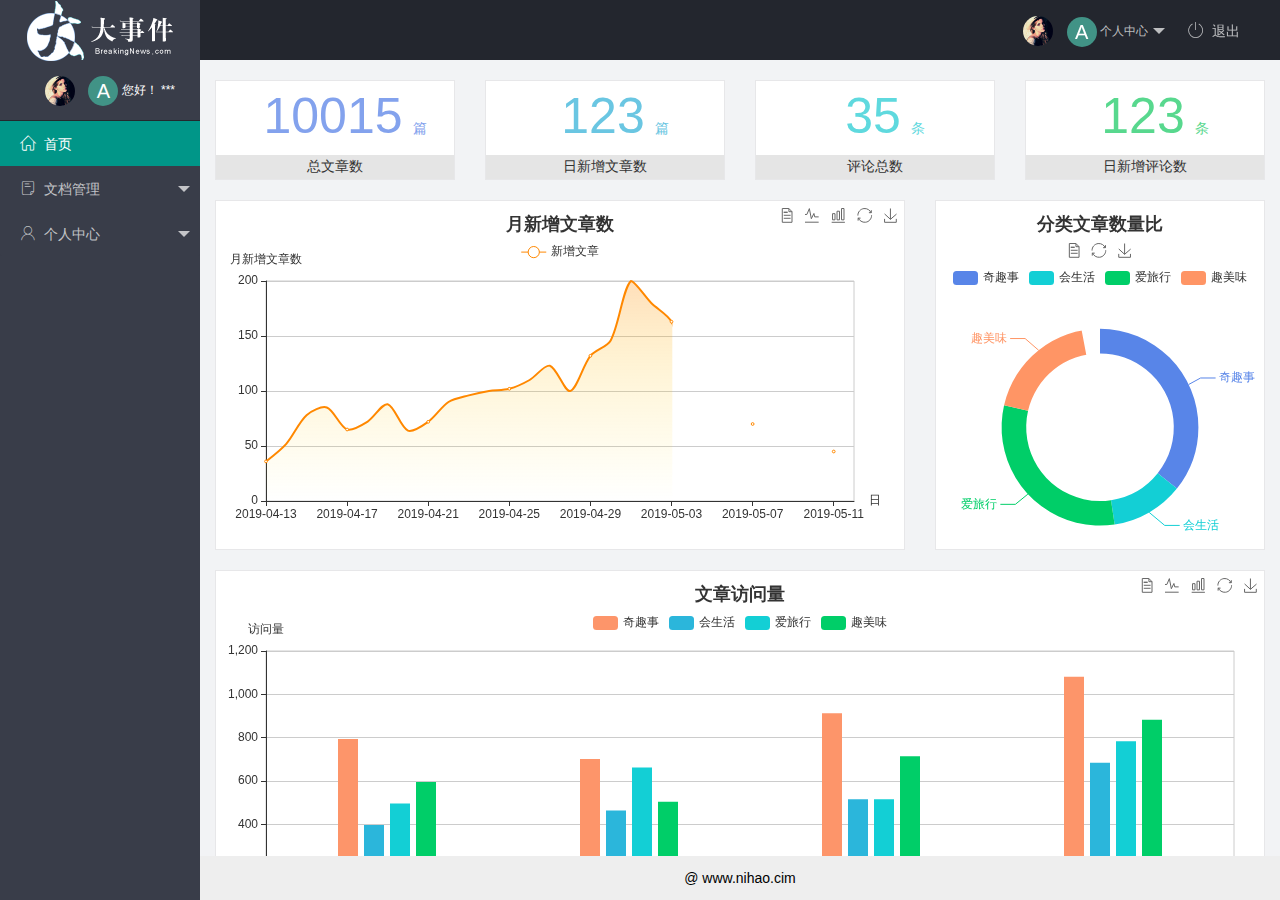
==== commit 4425bf38: "完成个人中心功能的开发" ====
--- a/index.html
+++ b/index.html
@@ -30,9 +30,9 @@
               个人中心
             </a>
             <dl class="layui-nav-child">
-              <dd><a href="">基本资料</a></dd>
-              <dd><a href="">更换头像</a></dd>
-              <dd><a href="">重置密码</a></dd>
+              <dd><a href="./user/user_info.html" target="fm">基本资料</a></dd>
+              <dd><a href="./user/user_avatar.html" target="fm">更换头像</a></dd>
+              <dd><a href="./user/user_pwd.html" target="fm">重置密码</a></dd>
             </dl>
           </li>
           <li class="layui-nav-item" lay-header-event="menuRight" lay-unselect>
@@ -68,9 +68,9 @@
             <li class="layui-nav-item">
                 <a href="javascript:;"><span class="iconfont icon-user"></span>个人中心</a>
                 <dl class="layui-nav-child">
-                  <dd><a href="javascript:;"><i class="layui-icon layui-icon-app"></i>基本资料</a></dd>
-                  <dd><a href="javascript:;"><i class="layui-icon layui-icon-app"></i>更换头像</a></dd>
-                  <dd><a href="javascript:;"><i class="layui-icon layui-icon-app"></i>重置密码</a></dd>
+                  <dd><a href="./user/user_info.html" target="fm"><i class="layui-icon layui-icon-app"></i>基本资料</a></dd>
+                  <dd><a href="./user/user_avatar.html " target="fm"><i class="layui-icon layui-icon-app"></i>更换头像</a></dd>
+                  <dd><a href="./user/user_pwd.html" target="fm"><i class="layui-icon layui-icon-app"></i>重置密码</a></dd>
                 </dl>
               </li>
           </ul>
